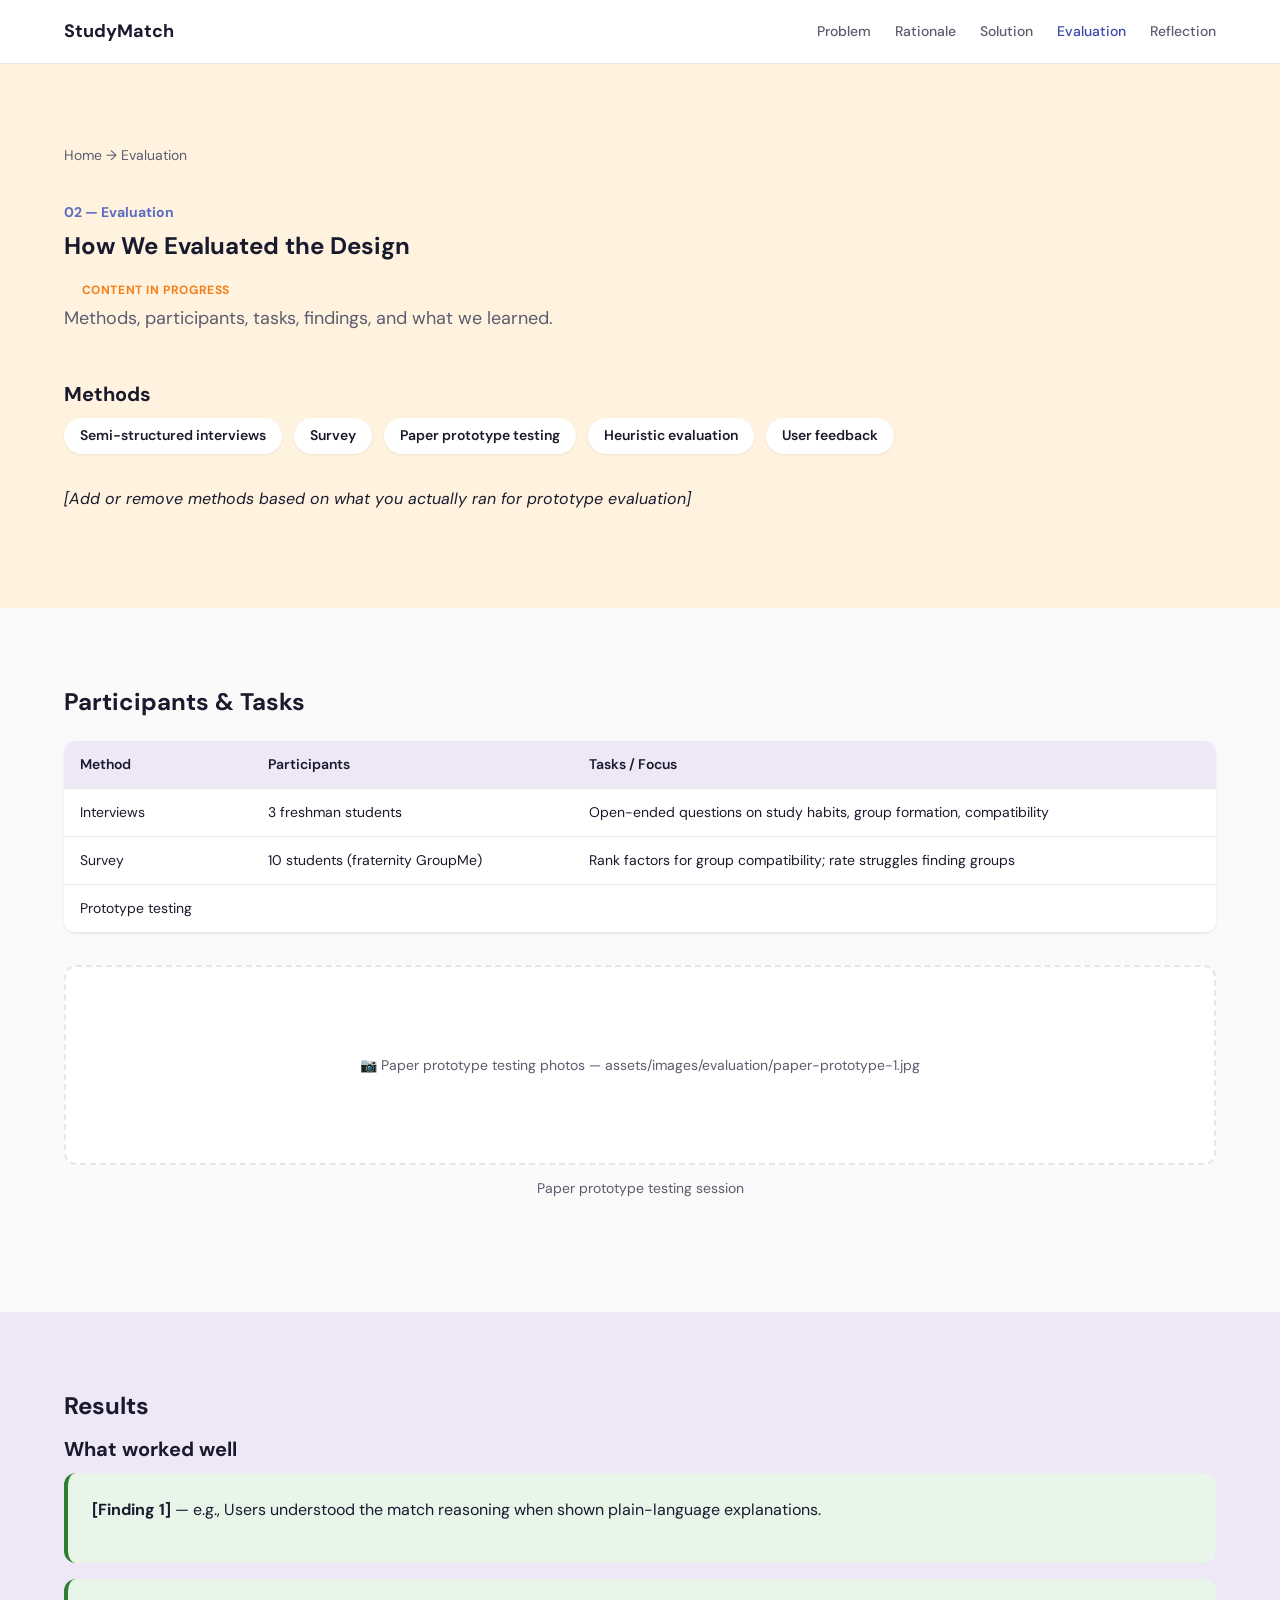
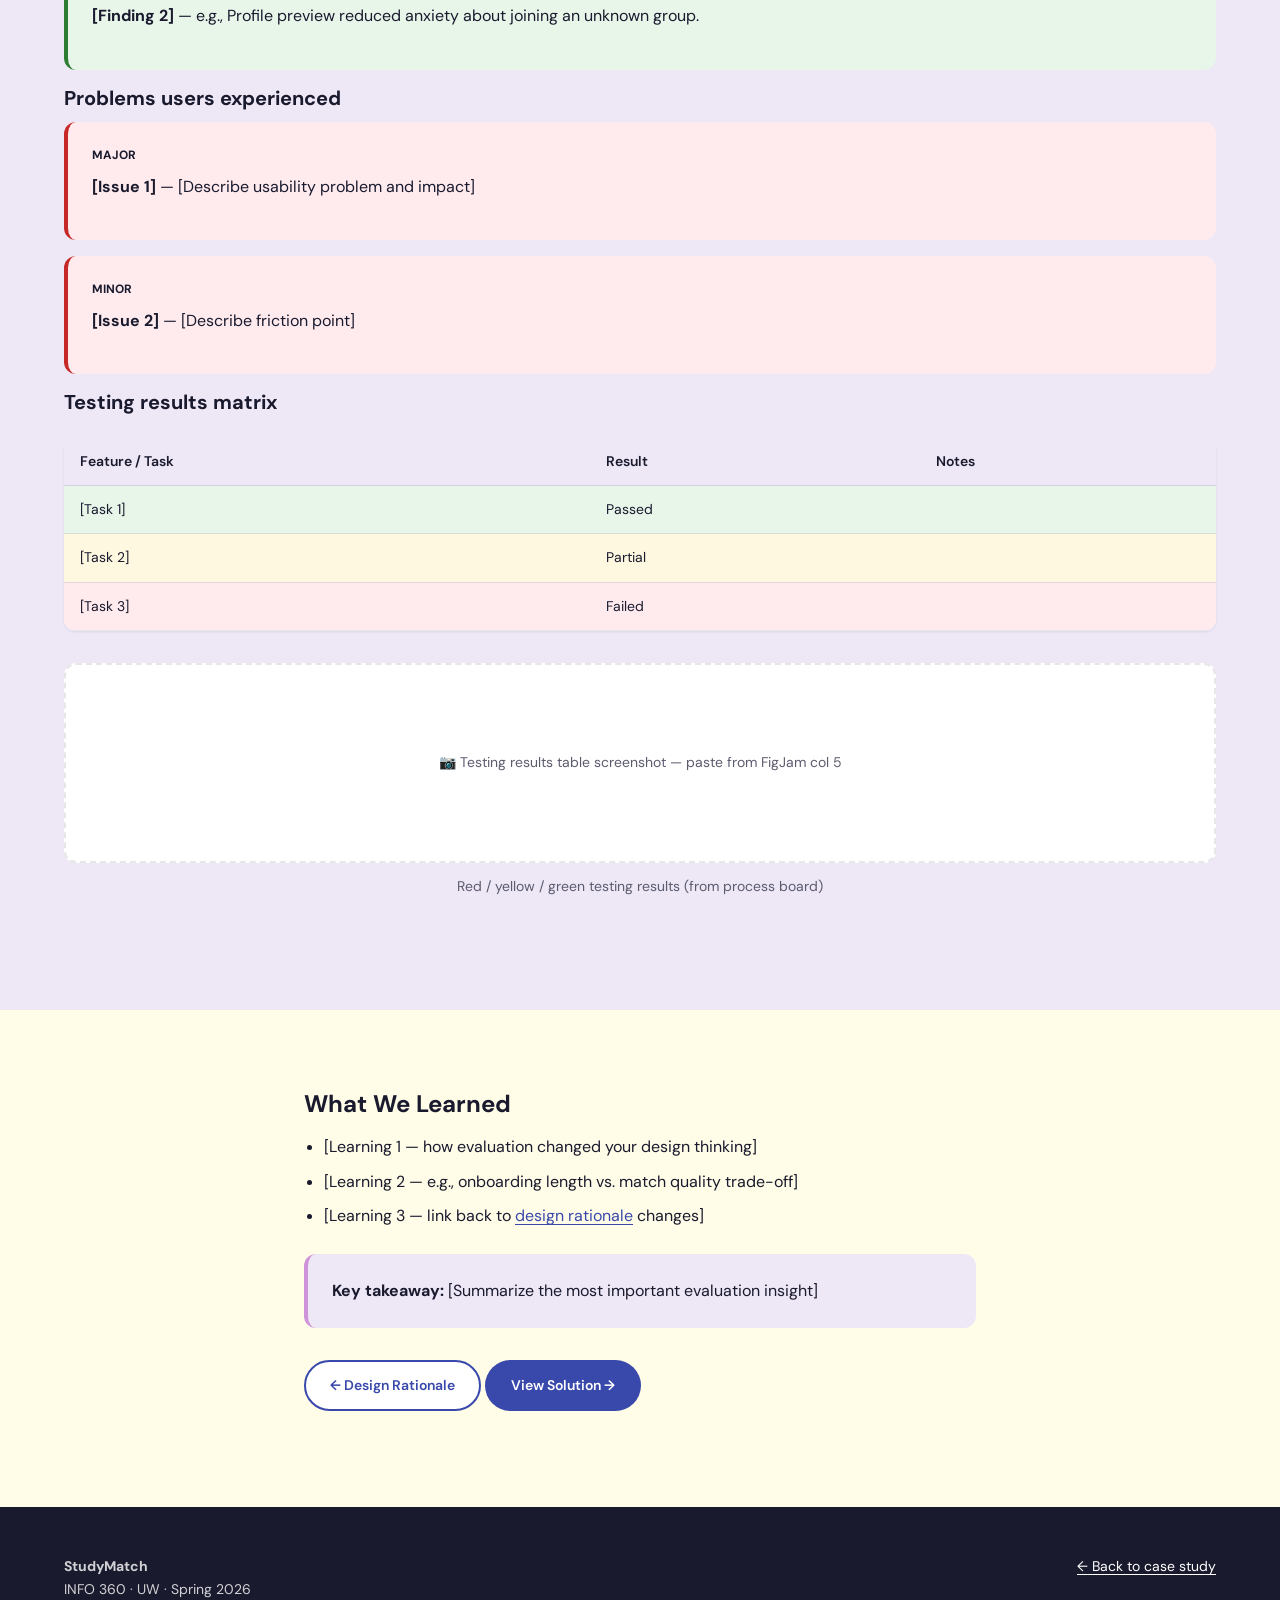
==== evaluation/index.html @ 71753b53 "Scaffold INFO 360 portfolio site with GitHub Pages workflow. Static case-study site with landing pag" ====
<!DOCTYPE html>
<html lang="en">
<head>
  <meta charset="UTF-8">
  <meta name="viewport" content="width=device-width, initial-scale=1.0">
  <title>Evaluation — StudyMatch</title>
  <link rel="preconnect" href="https://fonts.googleapis.com">
  <link rel="preconnect" href="https://fonts.gstatic.com" crossorigin>
  <link href="https://fonts.googleapis.com/css2?family=DM+Sans:ital,opsz,wght@0,9..40,400;0,9..40,500;0,9..40,600;0,9..40,700&display=swap" rel="stylesheet">
  <link rel="stylesheet" href="../assets/css/tokens.css">
  <link rel="stylesheet" href="../assets/css/base.css">
  <link rel="stylesheet" href="../assets/css/components.css">
  <link rel="stylesheet" href="../assets/css/pages.css">
</head>
<body>

  <header class="site-header">
    <div class="container site-header__inner">
      <a href="../index.html" class="site-logo">StudyMatch</a>
      <button class="nav-toggle" aria-label="Toggle menu" aria-expanded="false">
        <svg width="24" height="24" viewBox="0 0 24 24" fill="none" stroke="currentColor" stroke-width="2"><path d="M3 12h18M3 6h18M3 18h18"/></svg>
      </button>
      <nav class="site-nav" aria-label="Main">
        <a href="../index.html#problem">Problem</a>
        <a href="../index.html#rationale">Rationale</a>
        <a href="../solution/">Solution</a>
        <a href="../evaluation/" class="is-active">Evaluation</a>
        <a href="../index.html#reflection">Reflection</a>
      </nav>
    </div>
  </header>

  <main>
    <section class="section section--orange">
      <div class="container">
        <nav class="breadcrumb" aria-label="Breadcrumb">
          <a href="../index.html">Home</a> → Evaluation
        </nav>

        <header class="section-header">
          <span class="section-header__number">02 — Evaluation</span>
          <h2>How We Evaluated the Design</h2>
          <span class="placeholder-badge">Content in progress</span>
          <p class="section-header__intro">Methods, participants, tasks, findings, and what we learned.</p>
        </header>

        <h3>Methods</h3>
        <div class="method-chips">
          <span class="method-chip">Semi-structured interviews</span>
          <span class="method-chip">Survey</span>
          <span class="method-chip">Paper prototype testing</span>
          <span class="method-chip">Heuristic evaluation</span>
          <span class="method-chip">User feedback</span>
        </div>
        <p><em>[Add or remove methods based on what you actually ran for prototype evaluation]</em></p>
      </div>
    </section>

    <section class="section section--white">
      <div class="container">
        <h2>Participants &amp; Tasks</h2>

        <table class="data-table">
          <thead>
            <tr>
              <th>Method</th>
              <th>Participants</th>
              <th>Tasks / Focus</th>
            </tr>
          </thead>
          <tbody>
            <tr>
              <td>Interviews</td>
              <td>3 freshman students</td>
              <td>Open-ended questions on study habits, group formation, compatibility</td>
            </tr>
            <tr>
              <td>Survey</td>
              <td>10 students (fraternity GroupMe)</td>
              <td>Rank factors for group compatibility; rate struggles finding groups</td>
            </tr>
            <tr>
              <td>Prototype testing</td>
              <td><!-- TODO --></td>
              <td><!-- e.g., Complete onboarding, review a match, join a group --></td>
            </tr>
          </tbody>
        </table>

        <div class="figure">
          <div class="figure__frame">
            <div class="figure__placeholder">
              📷 Paper prototype testing photos — assets/images/evaluation/paper-prototype-1.jpg
            </div>
          </div>
          <figcaption class="figure__caption">Paper prototype testing session</figcaption>
        </div>
      </div>
    </section>

    <section class="section section--purple">
      <div class="container">
        <h2>Results</h2>

        <h3>What worked well</h3>
        <div class="finding-card finding-card--success">
          <p><strong>[Finding 1]</strong> — e.g., Users understood the match reasoning when shown plain-language explanations.</p>
        </div>
        <div class="finding-card finding-card--success">
          <p><strong>[Finding 2]</strong> — e.g., Profile preview reduced anxiety about joining an unknown group.</p>
        </div>

        <h3>Problems users experienced</h3>
        <div class="finding-card finding-card--issue">
          <div class="finding-card__severity">Major</div>
          <p><strong>[Issue 1]</strong> — [Describe usability problem and impact]</p>
        </div>
        <div class="finding-card finding-card--issue">
          <div class="finding-card__severity">Minor</div>
          <p><strong>[Issue 2]</strong> — [Describe friction point]</p>
        </div>

        <h3>Testing results matrix</h3>
        <table class="data-table">
          <thead>
            <tr>
              <th>Feature / Task</th>
              <th>Result</th>
              <th>Notes</th>
            </tr>
          </thead>
          <tbody>
            <tr class="row--success">
              <td>[Task 1]</td>
              <td>Passed</td>
              <td><!-- notes --></td>
            </tr>
            <tr class="row--warning">
              <td>[Task 2]</td>
              <td>Partial</td>
              <td><!-- notes --></td>
            </tr>
            <tr class="row--danger">
              <td>[Task 3]</td>
              <td>Failed</td>
              <td><!-- notes --></td>
            </tr>
          </tbody>
        </table>

        <div class="figure">
          <div class="figure__frame">
            <div class="figure__placeholder">
              📷 Testing results table screenshot — paste from FigJam col 5
            </div>
          </div>
          <figcaption class="figure__caption">Red / yellow / green testing results (from process board)</figcaption>
        </div>
      </div>
    </section>

    <section class="section section--yellow">
      <div class="container container--narrow">
        <h2>What We Learned</h2>
        <ul>
          <li>[Learning 1 — how evaluation changed your design thinking]</li>
          <li>[Learning 2 — e.g., onboarding length vs. match quality trade-off]</li>
          <li>[Learning 3 — link back to <a href="../index.html#rationale">design rationale</a> changes]</li>
        </ul>

        <div class="callout callout--insight">
          <strong>Key takeaway:</strong> [Summarize the most important evaluation insight]
        </div>

        <p style="margin-top:var(--space-xl)">
          <a href="../index.html#rationale" class="btn btn--secondary">← Design Rationale</a>
          <a href="../solution/" class="btn btn--primary">View Solution →</a>
        </p>
      </div>
    </section>
  </main>

  <footer class="site-footer">
    <div class="container site-footer__inner">
      <div><strong>StudyMatch</strong><br>INFO 360 · UW · Spring 2026</div>
      <div><a href="../index.html">← Back to case study</a></div>
    </div>
  </footer>

  <script src="../assets/js/main.js"></script>
</body>
</html>
---- assets/css/tokens.css ----
:root {
  /* FigJam board section palette */
  --section-pink: #fce4ec;
  --section-pink-deep: #f8bbd0;
  --section-white: #fafafa;
  --section-purple: #ede7f6;
  --section-purple-note: #b39ddb;
  --section-green: #e8f5e9;
  --section-orange: #fff3e0;
  --section-yellow: #fffde7;
  --section-cyan: #e0f7fa;

  /* Sticky note accents */
  --note-purple: #ce93d8;
  --note-orange: #ffcc80;
  --note-teal: #80cbc4;

  /* Semantic */
  --color-bg: #ffffff;
  --color-surface: #ffffff;
  --color-text: #1a1a2e;
  --color-text-muted: #5c5c6f;
  --color-accent: #5c6bc0;
  --color-accent-dark: #3949ab;
  --color-border: rgba(26, 26, 46, 0.1);

  --color-success: #2e7d32;
  --color-success-bg: #e8f5e9;
  --color-warning: #f57f17;
  --color-warning-bg: #fff8e1;
  --color-danger: #c62828;
  --color-danger-bg: #ffebee;

  /* Typography */
  --font-sans: "DM Sans", system-ui, -apple-system, sans-serif;
  --font-display: "DM Sans", system-ui, sans-serif;

  --text-xs: 0.75rem;
  --text-sm: 0.875rem;
  --text-base: 1rem;
  --text-lg: 1.125rem;
  --text-xl: 1.25rem;
  --text-2xl: 1.5rem;
  --text-3xl: 2rem;
  --text-4xl: 2.75rem;

  /* Spacing */
  --space-xs: 0.5rem;
  --space-sm: 0.75rem;
  --space-md: 1rem;
  --space-lg: 1.5rem;
  --space-xl: 2rem;
  --space-2xl: 3rem;
  --space-3xl: 5rem;

  --content-narrow: 42rem;
  --content-wide: 72rem;

  --radius-sm: 6px;
  --radius-md: 12px;
  --radius-lg: 20px;
  --radius-full: 9999px;

  --shadow-sm: 0 1px 3px rgba(26, 26, 46, 0.08);
  --shadow-md: 0 4px 20px rgba(26, 26, 46, 0.1);
  --shadow-lg: 0 12px 40px rgba(26, 26, 46, 0.12);

  --nav-height: 4rem;
}
---- assets/css/base.css ----
*,
*::before,
*::after {
  box-sizing: border-box;
}

html {
  scroll-behavior: smooth;
  scroll-padding-top: calc(var(--nav-height) + 1rem);
}

body {
  margin: 0;
  font-family: var(--font-sans);
  font-size: var(--text-base);
  line-height: 1.65;
  color: var(--color-text);
  background: var(--color-bg);
  -webkit-font-smoothing: antialiased;
}

img {
  max-width: 100%;
  height: auto;
  display: block;
}

a {
  color: var(--color-accent-dark);
  text-decoration-thickness: 1px;
  text-underline-offset: 3px;
}

a:hover {
  color: var(--color-accent);
}

h1, h2, h3, h4 {
  font-family: var(--font-display);
  line-height: 1.2;
  font-weight: 700;
  margin-top: 0;
}

h1 { font-size: clamp(var(--text-3xl), 5vw, var(--text-4xl)); }
h2 { font-size: var(--text-2xl); margin-bottom: var(--space-md); }
h3 { font-size: var(--text-xl); margin-bottom: var(--space-sm); }
h4 { font-size: var(--text-lg); margin-bottom: var(--space-sm); }

p { margin: 0 0 var(--space-md); }

ul, ol {
  margin: 0 0 var(--space-md);
  padding-left: 1.25rem;
}

li + li { margin-top: var(--space-xs); }

.container {
  width: min(100% - 2rem, var(--content-wide));
  margin-inline: auto;
}

.container--narrow {
  width: min(100% - 2rem, var(--content-narrow));
  margin-inline: auto;
}

.section {
  padding-block: var(--space-3xl);
}

.section--pink { background: var(--section-pink); }
.section--white { background: var(--section-white); }
.section--purple { background: var(--section-purple); }
.section--green { background: var(--section-green); }
.section--orange { background: var(--section-orange); }
.section--yellow { background: var(--section-yellow); }
.section--cyan { background: var(--section-cyan); }

.sr-only {
  position: absolute;
  width: 1px;
  height: 1px;
  padding: 0;
  margin: -1px;
  overflow: hidden;
  clip: rect(0, 0, 0, 0);
  white-space: nowrap;
  border: 0;
}
---- assets/css/components.css ----
/* Navigation */
.site-header {
  position: sticky;
  top: 0;
  z-index: 100;
  height: var(--nav-height);
  background: rgba(255, 255, 255, 0.92);
  backdrop-filter: blur(12px);
  border-bottom: 1px solid var(--color-border);
}

.site-header__inner {
  display: flex;
  align-items: center;
  justify-content: space-between;
  height: 100%;
}

.site-logo {
  font-weight: 700;
  font-size: var(--text-lg);
  color: var(--color-text);
  text-decoration: none;
}

.site-logo:hover { color: var(--color-accent-dark); }

.site-nav {
  display: flex;
  align-items: center;
  gap: var(--space-lg);
}

.site-nav a {
  color: var(--color-text-muted);
  text-decoration: none;
  font-size: var(--text-sm);
  font-weight: 500;
}

.site-nav a:hover,
.site-nav a.is-active {
  color: var(--color-accent-dark);
}

.nav-toggle {
  display: none;
  background: none;
  border: none;
  padding: var(--space-xs);
  cursor: pointer;
  color: var(--color-text);
}

/* Hero */
.hero {
  padding-block: var(--space-3xl) var(--space-2xl);
  background: linear-gradient(160deg, var(--section-pink) 0%, var(--section-purple) 100%);
}

.hero__eyebrow {
  display: inline-block;
  font-size: var(--text-sm);
  font-weight: 600;
  text-transform: uppercase;
  letter-spacing: 0.08em;
  color: var(--color-accent-dark);
  margin-bottom: var(--space-md);
}

.hero__title {
  max-width: 18ch;
  margin-bottom: var(--space-md);
}

.hero__tagline {
  font-size: var(--text-xl);
  color: var(--color-text-muted);
  max-width: 42ch;
  margin-bottom: var(--space-xl);
}

.hero__meta {
  display: flex;
  flex-wrap: wrap;
  gap: var(--space-lg);
  margin-bottom: var(--space-xl);
  font-size: var(--text-sm);
  color: var(--color-text-muted);
}

.hero__actions {
  display: flex;
  flex-wrap: wrap;
  gap: var(--space-md);
}

/* Buttons */
.btn {
  display: inline-flex;
  align-items: center;
  gap: var(--space-xs);
  padding: 0.75rem 1.5rem;
  border-radius: var(--radius-full);
  font-weight: 600;
  font-size: var(--text-sm);
  text-decoration: none;
  border: 2px solid transparent;
  cursor: pointer;
  transition: transform 0.15s, box-shadow 0.15s;
}

.btn:hover { transform: translateY(-1px); }

.btn--primary {
  background: var(--color-accent-dark);
  color: #fff;
}

.btn--primary:hover {
  color: #fff;
  box-shadow: var(--shadow-md);
}

.btn--secondary {
  background: #fff;
  color: var(--color-accent-dark);
  border-color: var(--color-accent-dark);
}

.btn--secondary:hover { color: var(--color-accent-dark); }

/* Section header */
.section-header {
  margin-bottom: var(--space-2xl);
}

.section-header__number {
  display: inline-block;
  font-size: var(--text-sm);
  font-weight: 700;
  color: var(--color-accent);
  margin-bottom: var(--space-xs);
}

.section-header__intro {
  font-size: var(--text-lg);
  color: var(--color-text-muted);
  max-width: 50ch;
}

/* Team cards */
.team-grid {
  display: grid;
  grid-template-columns: repeat(auto-fit, minmax(200px, 1fr));
  gap: var(--space-lg);
  margin-block: var(--space-xl);
}

.team-card {
  background: #fff;
  border-radius: var(--radius-md);
  padding: var(--space-lg);
  text-align: center;
  box-shadow: var(--shadow-sm);
}

.team-card__avatar {
  width: 80px;
  height: 80px;
  border-radius: 50%;
  background: var(--section-purple);
  margin: 0 auto var(--space-md);
  display: flex;
  align-items: center;
  justify-content: center;
  font-size: var(--text-2xl);
  color: var(--color-accent-dark);
  overflow: hidden;
}

.team-card__avatar img {
  width: 100%;
  height: 100%;
  object-fit: cover;
}

.team-card__name {
  font-weight: 700;
  margin-bottom: var(--space-xs);
}

.team-card__role {
  font-size: var(--text-sm);
  color: var(--color-text-muted);
}

/* Funnel / problem narrowing */
.funnel {
  display: flex;
  flex-direction: column;
  align-items: center;
  gap: var(--space-sm);
  margin-block: var(--space-xl);
}

.funnel__step {
  background: #fff;
  border-left: 4px solid var(--color-accent);
  padding: var(--space-md) var(--space-lg);
  border-radius: var(--radius-sm);
  box-shadow: var(--shadow-sm);
  width: 100%;
  max-width: 600px;
}

.funnel__step:nth-child(1) { max-width: 700px; border-color: #ef5350; }
.funnel__step:nth-child(2) { max-width: 580px; border-color: #ff9800; }
.funnel__step:nth-child(3) { max-width: 460px; border-color: #ffc107; }
.funnel__step:nth-child(4) { max-width: 340px; border-color: #66bb6a; }
.funnel__step:nth-child(5) { max-width: 280px; border-color: var(--color-accent-dark); }

.funnel__label {
  font-size: var(--text-xs);
  font-weight: 700;
  text-transform: uppercase;
  letter-spacing: 0.06em;
  color: var(--color-text-muted);
  margin-bottom: var(--space-xs);
}

/* Sticky notes */
.sticky-grid {
  display: grid;
  grid-template-columns: repeat(auto-fit, minmax(200px, 1fr));
  gap: var(--space-lg);
  margin-block: var(--space-xl);
}

.sticky-note {
  padding: var(--space-lg);
  border-radius: var(--radius-sm);
  box-shadow: var(--shadow-md);
  transform: rotate(-1deg);
  font-size: var(--text-sm);
}

.sticky-note:nth-child(2) { transform: rotate(1.5deg); }
.sticky-note:nth-child(3) { transform: rotate(-0.5deg); }

.sticky-note--purple { background: var(--note-purple); }
.sticky-note--orange { background: var(--note-orange); }
.sticky-note--teal { background: var(--note-teal); }

.sticky-note strong {
  display: block;
  margin-bottom: var(--space-xs);
  font-size: var(--text-base);
}

/* Callouts */
.callout {
  padding: var(--space-lg);
  border-radius: var(--radius-md);
  border-left: 4px solid var(--color-accent);
  background: #fff;
  margin-block: var(--space-lg);
}

.callout--question {
  background: #fff;
  border-left-color: var(--color-accent-dark);
  font-size: var(--text-lg);
  font-style: italic;
}

.callout--insight {
  background: var(--section-purple);
  border-left-color: var(--note-purple);
}

/* Cards */
.card {
  background: #fff;
  border-radius: var(--radius-md);
  padding: var(--space-xl);
  box-shadow: var(--shadow-md);
}

.card-grid {
  display: grid;
  grid-template-columns: repeat(auto-fit, minmax(280px, 1fr));
  gap: var(--space-xl);
}

.preview-card {
  display: flex;
  flex-direction: column;
  height: 100%;
}

.preview-card__thumb {
  aspect-ratio: 16 / 9;
  background: var(--section-purple);
  border-radius: var(--radius-sm);
  margin-bottom: var(--space-lg);
  display: flex;
  align-items: center;
  justify-content: center;
  color: var(--color-text-muted);
  font-size: var(--text-sm);
  overflow: hidden;
}

.preview-card__thumb img {
  width: 100%;
  height: 100%;
  object-fit: cover;
}

.preview-card__link {
  margin-top: auto;
  padding-top: var(--space-md);
}

/* Decision cards */
.decision-card {
  background: #fff;
  border-radius: var(--radius-md);
  padding: var(--space-lg);
  box-shadow: var(--shadow-sm);
  margin-bottom: var(--space-lg);
}

.decision-card__because {
  font-size: var(--text-sm);
  color: var(--color-text-muted);
  margin-top: var(--space-sm);
}

.decision-card__tradeoff {
  margin-top: var(--space-sm);
  padding-top: var(--space-sm);
  border-top: 1px dashed var(--color-border);
  font-size: var(--text-sm);
}

/* Figures & image placeholders */
.figure {
  margin-block: var(--space-xl);
}

.figure__frame {
  background: #fff;
  border: 2px dashed var(--color-border);
  border-radius: var(--radius-md);
  min-height: 200px;
  display: flex;
  align-items: center;
  justify-content: center;
  overflow: hidden;
}

.figure__frame img {
  width: 100%;
  height: auto;
}

.figure__placeholder {
  padding: var(--space-2xl);
  text-align: center;
  color: var(--color-text-muted);
  font-size: var(--text-sm);
}

.figure__caption {
  margin-top: var(--space-sm);
  font-size: var(--text-sm);
  color: var(--color-text-muted);
  text-align: center;
}

/* Tables */
.data-table {
  width: 100%;
  border-collapse: collapse;
  background: #fff;
  border-radius: var(--radius-md);
  overflow: hidden;
  box-shadow: var(--shadow-sm);
  font-size: var(--text-sm);
  margin-block: var(--space-lg);
}

.data-table th,
.data-table td {
  padding: var(--space-sm) var(--space-md);
  text-align: left;
  border-bottom: 1px solid var(--color-border);
}

.data-table th {
  background: var(--section-purple);
  font-weight: 600;
}

.data-table tr.row--success td { background: var(--color-success-bg); }
.data-table tr.row--warning td { background: var(--color-warning-bg); }
.data-table tr.row--danger td { background: var(--color-danger-bg); }

/* Competitor cards */
.competitor-grid {
  display: grid;
  grid-template-columns: repeat(auto-fit, minmax(240px, 1fr));
  gap: var(--space-lg);
  margin-block: var(--space-xl);
}

.competitor-card {
  background: #fff;
  padding: var(--space-lg);
  border-radius: var(--radius-md);
  box-shadow: var(--shadow-sm);
}

.competitor-card h4 { color: var(--color-accent-dark); }

/* Affinity lists */
.affinity-grid {
  display: grid;
  grid-template-columns: repeat(auto-fit, minmax(220px, 1fr));
  gap: var(--space-lg);
  margin-block: var(--space-xl);
}

.affinity-column {
  background: #fff;
  padding: var(--space-lg);
  border-radius: var(--radius-md);
  box-shadow: var(--shadow-sm);
}

.affinity-column h4 {
  font-size: var(--text-sm);
  text-transform: uppercase;
  letter-spacing: 0.05em;
  color: var(--color-accent);
}

/* Citations */
.references-list {
  list-style: none;
  padding: 0;
}

.references-list li {
  padding-left: 2rem;
  text-indent: -2rem;
  margin-bottom: var(--space-md);
  font-size: var(--text-sm);
}

/* Two column */
.two-col {
  display: grid;
  grid-template-columns: 1fr 1fr;
  gap: var(--space-xl);
}

/* Breadcrumb */
.breadcrumb {
  font-size: var(--text-sm);
  color: var(--color-text-muted);
  margin-bottom: var(--space-xl);
}

.breadcrumb a {
  color: var(--color-text-muted);
  text-decoration: none;
}

.breadcrumb a:hover { color: var(--color-accent-dark); }

/* Footer */
.site-footer {
  padding-block: var(--space-2xl);
  background: var(--color-text);
  color: rgba(255, 255, 255, 0.8);
  font-size: var(--text-sm);
}

.site-footer a {
  color: #fff;
}

.site-footer__inner {
  display: flex;
  flex-wrap: wrap;
  justify-content: space-between;
  gap: var(--space-lg);
}

/* Placeholder badge */
.placeholder-badge {
  display: inline-block;
  background: var(--section-orange);
  color: var(--color-warning);
  font-size: var(--text-xs);
  font-weight: 700;
  text-transform: uppercase;
  letter-spacing: 0.05em;
  padding: 0.2rem 0.6rem;
  border-radius: var(--radius-full);
  margin-left: var(--space-xs);
  vertical-align: middle;
}

/* Responsive */
@media (max-width: 768px) {
  .nav-toggle { display: block; }

  .site-nav {
    display: none;
    position: absolute;
    top: var(--nav-height);
    left: 0;
    right: 0;
    flex-direction: column;
    background: #fff;
    padding: var(--space-lg);
    border-bottom: 1px solid var(--color-border);
    box-shadow: var(--shadow-md);
  }

  .site-nav.is-open { display: flex; }

  .two-col { grid-template-columns: 1fr; }

  .hero__actions { flex-direction: column; }
  .hero__actions .btn { text-align: center; justify-content: center; }
}
---- assets/css/pages.css ----
/* Solution page */
.mockup-strip {
  display: flex;
  gap: var(--space-md);
  overflow-x: auto;
  padding-block: var(--space-lg);
  scroll-snap-type: x mandatory;
  -webkit-overflow-scrolling: touch;
}

.mockup-strip__item {
  flex: 0 0 200px;
  scroll-snap-align: start;
  background: #fff;
  border-radius: var(--radius-md);
  box-shadow: var(--shadow-md);
  overflow: hidden;
}

.mockup-strip__screen {
  aspect-ratio: 9 / 19;
  background: var(--section-purple);
  display: flex;
  align-items: center;
  justify-content: center;
  font-size: var(--text-xs);
  color: var(--color-text-muted);
  text-align: center;
  padding: var(--space-sm);
}

.mockup-strip__screen img {
  width: 100%;
  height: 100%;
  object-fit: cover;
}

.mockup-strip__label {
  padding: var(--space-sm);
  font-size: var(--text-xs);
  text-align: center;
  font-weight: 600;
}

.feature-block {
  display: grid;
  grid-template-columns: 1fr 1fr;
  gap: var(--space-xl);
  align-items: center;
  margin-bottom: var(--space-2xl);
}

.feature-block:nth-child(even) .feature-block__visual { order: 2; }
.feature-block:nth-child(even) .feature-block__text { order: 1; }

.storyboard {
  display: grid;
  grid-template-columns: repeat(auto-fit, minmax(140px, 1fr));
  gap: var(--space-md);
  margin-block: var(--space-xl);
}

.storyboard__panel {
  aspect-ratio: 4 / 3;
  background: #fff;
  border: 2px dashed var(--color-border);
  border-radius: var(--radius-sm);
  display: flex;
  align-items: center;
  justify-content: center;
  font-size: var(--text-xs);
  color: var(--color-text-muted);
  text-align: center;
  padding: var(--space-sm);
}

.storyboard__panel img {
  width: 100%;
  height: 100%;
  object-fit: cover;
  border-radius: calc(var(--radius-sm) - 2px);
}

/* Evaluation page */
.method-chips {
  display: flex;
  flex-wrap: wrap;
  gap: var(--space-sm);
  margin-bottom: var(--space-xl);
}

.method-chip {
  background: #fff;
  padding: 0.4rem 1rem;
  border-radius: var(--radius-full);
  font-size: var(--text-sm);
  font-weight: 600;
  box-shadow: var(--shadow-sm);
}

.finding-card {
  padding: var(--space-lg);
  border-radius: var(--radius-md);
  margin-bottom: var(--space-md);
}

.finding-card--success {
  background: var(--color-success-bg);
  border-left: 4px solid var(--color-success);
}

.finding-card--issue {
  background: var(--color-danger-bg);
  border-left: 4px solid var(--color-danger);
}

.finding-card__severity {
  font-size: var(--text-xs);
  font-weight: 700;
  text-transform: uppercase;
  margin-bottom: var(--space-xs);
}

@media (max-width: 768px) {
  .feature-block { grid-template-columns: 1fr; }
  .feature-block:nth-child(even) .feature-block__visual { order: 0; }
}
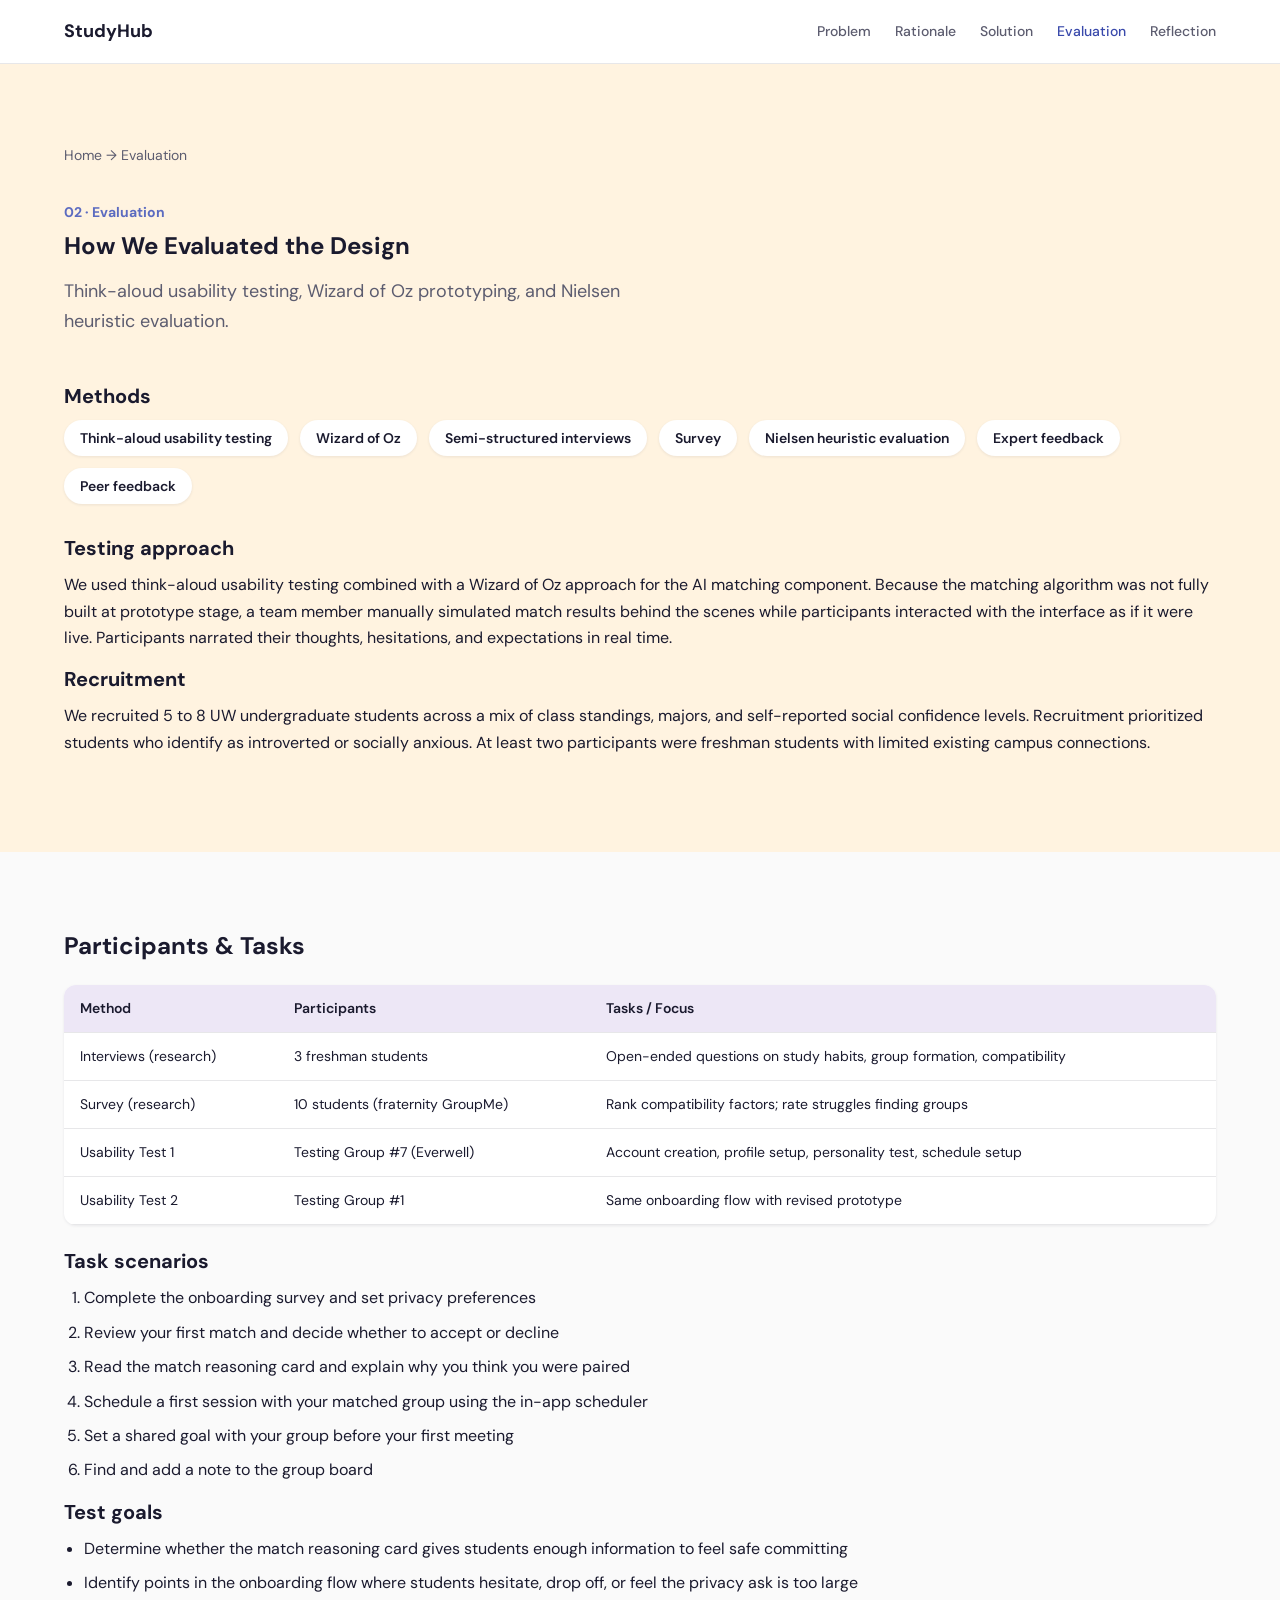
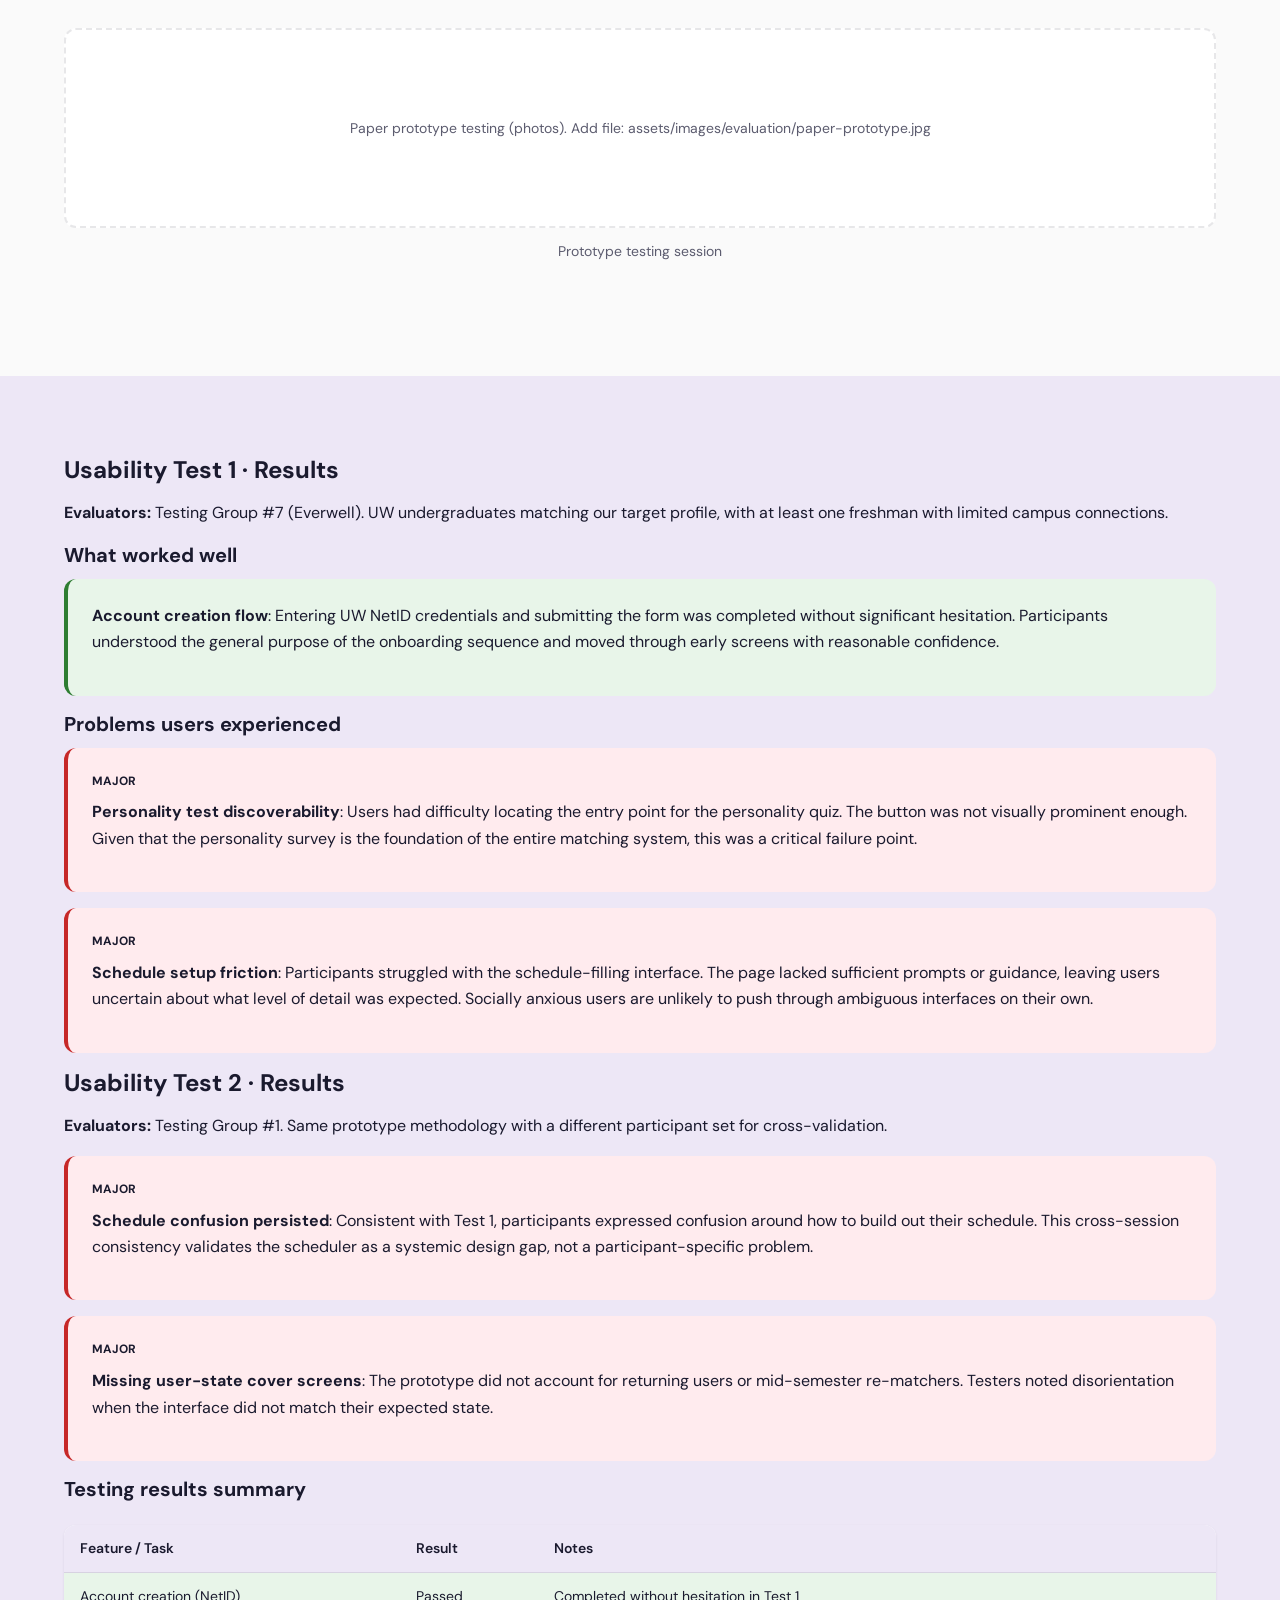
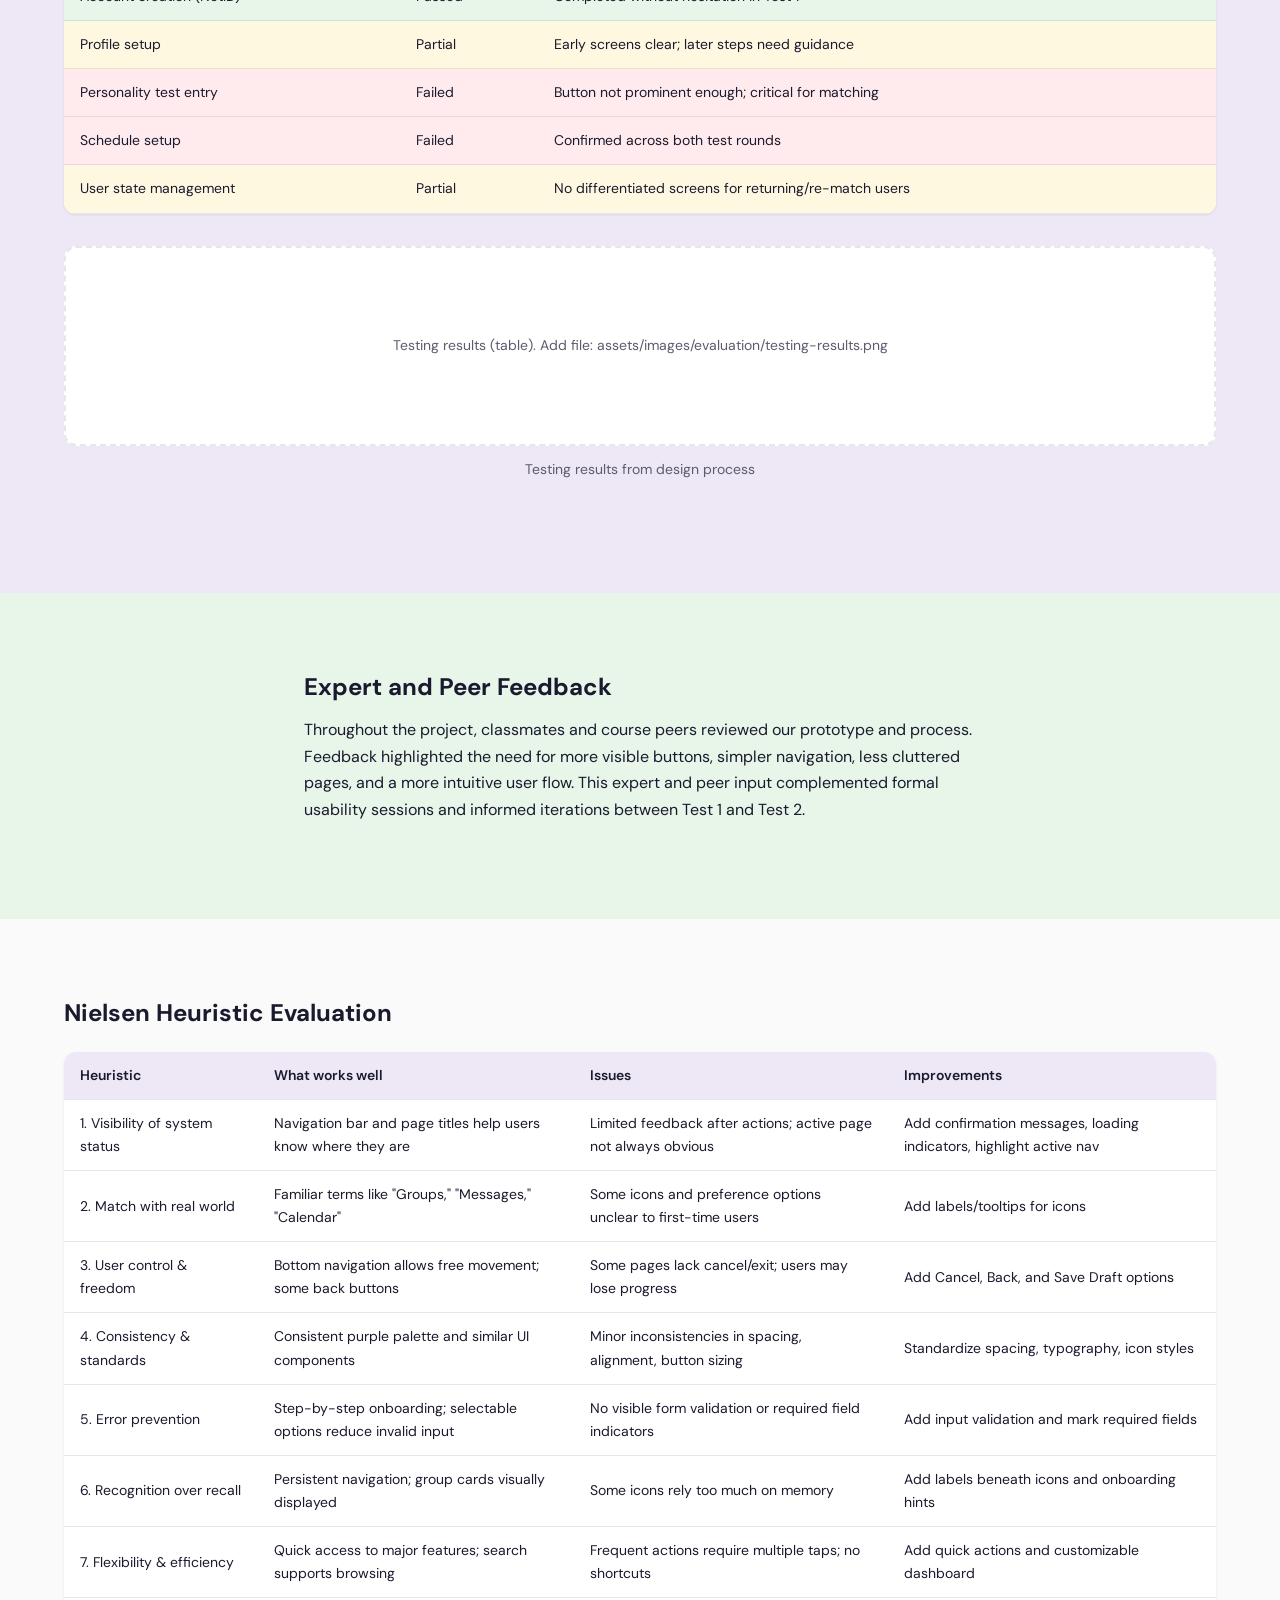
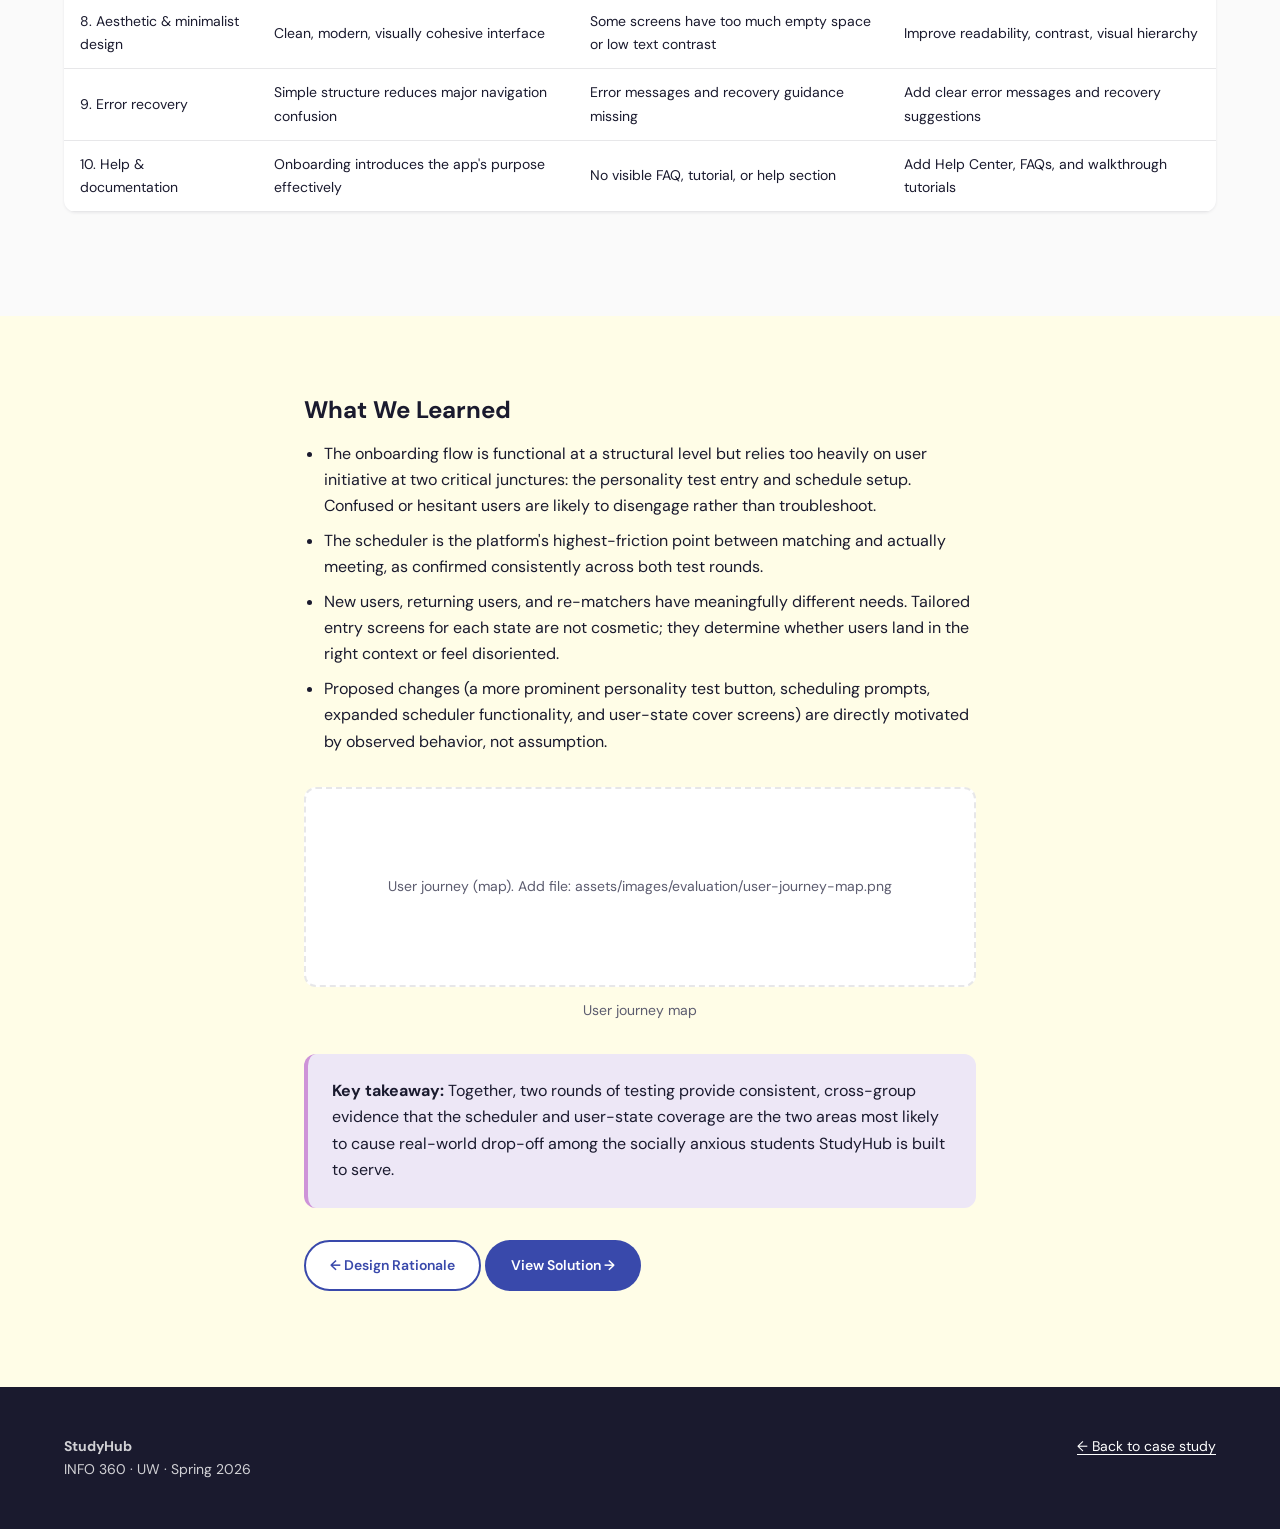
==== commit 674c3ed7: "Finalize portfolio content per assignment format and deploy updates. Sync all sections from content " ====
--- a/evaluation/index.html
+++ b/evaluation/index.html
@@ -1,192 +1,334 @@
 <!DOCTYPE html>
 <html lang="en">
 <head>
-  <meta charset="UTF-8">
-  <meta name="viewport" content="width=device-width, initial-scale=1.0">
-  <title>Evaluation — StudyMatch</title>
-  <link rel="preconnect" href="https://fonts.googleapis.com">
-  <link rel="preconnect" href="https://fonts.gstatic.com" crossorigin>
-  <link href="https://fonts.googleapis.com/css2?family=DM+Sans:ital,opsz,wght@0,9..40,400;0,9..40,500;0,9..40,600;0,9..40,700&display=swap" rel="stylesheet">
-  <link rel="stylesheet" href="../assets/css/tokens.css">
-  <link rel="stylesheet" href="../assets/css/base.css">
-  <link rel="stylesheet" href="../assets/css/components.css">
-  <link rel="stylesheet" href="../assets/css/pages.css">
+ <meta charset="UTF-8">
+ <meta name="viewport" content="width=device-width, initial-scale=1.0">
+ <title>Evaluation | StudyHub</title>
+ <link rel="preconnect" href="https://fonts.googleapis.com">
+ <link rel="preconnect" href="https://fonts.gstatic.com" crossorigin>
+ <link href="https://fonts.googleapis.com/css2?family=DM+Sans:ital,opsz,wght@0,9..40,400;0,9..40,500;0,9..40,600;0,9..40,700&display=swap" rel="stylesheet">
+ <link rel="stylesheet" href="../assets/css/tokens.css">
+ <link rel="stylesheet" href="../assets/css/base.css">
+ <link rel="stylesheet" href="../assets/css/components.css">
+ <link rel="stylesheet" href="../assets/css/pages.css">
 </head>
 <body>
 
-  <header class="site-header">
-    <div class="container site-header__inner">
-      <a href="../index.html" class="site-logo">StudyMatch</a>
-      <button class="nav-toggle" aria-label="Toggle menu" aria-expanded="false">
-        <svg width="24" height="24" viewBox="0 0 24 24" fill="none" stroke="currentColor" stroke-width="2"><path d="M3 12h18M3 6h18M3 18h18"/></svg>
-      </button>
-      <nav class="site-nav" aria-label="Main">
-        <a href="../index.html#problem">Problem</a>
-        <a href="../index.html#rationale">Rationale</a>
-        <a href="../solution/">Solution</a>
-        <a href="../evaluation/" class="is-active">Evaluation</a>
-        <a href="../index.html#reflection">Reflection</a>
-      </nav>
-    </div>
-  </header>
-
-  <main>
-    <section class="section section--orange">
-      <div class="container">
-        <nav class="breadcrumb" aria-label="Breadcrumb">
-          <a href="../index.html">Home</a> → Evaluation
-        </nav>
-
-        <header class="section-header">
-          <span class="section-header__number">02 — Evaluation</span>
-          <h2>How We Evaluated the Design</h2>
-          <span class="placeholder-badge">Content in progress</span>
-          <p class="section-header__intro">Methods, participants, tasks, findings, and what we learned.</p>
-        </header>
+ <header class="site-header">
+ <div class="container site-header__inner">
+ <a href="../index.html" class="site-logo">StudyHub</a>
+ <button class="nav-toggle" aria-label="Toggle menu" aria-expanded="false">
+ <svg width="24" height="24" viewBox="0 0 24 24" fill="none" stroke="currentColor" stroke-width="2"><path d="M3 12h18M3 6h18M3 18h18"/></svg>
+ </button>
+ <nav class="site-nav" aria-label="Main">
+ <a href="../index.html#problem">Problem</a>
+ <a href="../index.html#rationale">Rationale</a>
+ <a href="../solution/">Solution</a>
+ <a href="../evaluation/" class="is-active">Evaluation</a>
+ <a href="../index.html#reflection">Reflection</a>
+ </nav>
+ </div>
+ </header>
+
+ <main>
+ <section class="section section--orange">
+ <div class="container">
+ <nav class="breadcrumb" aria-label="Breadcrumb">
+ <a href="../index.html">Home</a> → Evaluation
+ </nav>
+
+ <header class="section-header">
+ <span class="section-header__number">02 · Evaluation</span>
+ <h2>How We Evaluated the Design</h2>
+ <p class="section-header__intro">Think-aloud usability testing, Wizard of Oz prototyping, and Nielsen heuristic evaluation.</p>
+ </header>
 
         <h3>Methods</h3>
         <div class="method-chips">
+          <span class="method-chip">Think-aloud usability testing</span>
+          <span class="method-chip">Wizard of Oz</span>
           <span class="method-chip">Semi-structured interviews</span>
           <span class="method-chip">Survey</span>
-          <span class="method-chip">Paper prototype testing</span>
-          <span class="method-chip">Heuristic evaluation</span>
-          <span class="method-chip">User feedback</span>
+          <span class="method-chip">Nielsen heuristic evaluation</span>
+          <span class="method-chip">Expert feedback</span>
+          <span class="method-chip">Peer feedback</span>
         </div>
-        <p><em>[Add or remove methods based on what you actually ran for prototype evaluation]</em></p>
+
+ <h3>Testing approach</h3>
+ <p>We used think-aloud usability testing combined with a Wizard of Oz approach for the AI matching component. Because the matching algorithm was not fully built at prototype stage, a team member manually simulated match results behind the scenes while participants interacted with the interface as if it were live. Participants narrated their thoughts, hesitations, and expectations in real time.</p>
+
+ <h3>Recruitment</h3>
+        <p>We recruited 5 to 8 UW undergraduate students across a mix of class standings, majors, and self-reported social confidence levels. Recruitment prioritized students who identify as introverted or socially anxious. At least two participants were freshman students with limited existing campus connections.</p>
+ </div>
+ </section>
+
+ <section class="section section--white">
+ <div class="container">
+ <h2>Participants &amp; Tasks</h2>
+
+ <table class="data-table">
+ <thead>
+ <tr>
+ <th>Method</th>
+ <th>Participants</th>
+ <th>Tasks / Focus</th>
+ </tr>
+ </thead>
+ <tbody>
+ <tr>
+ <td>Interviews (research)</td>
+ <td>3 freshman students</td>
+ <td>Open-ended questions on study habits, group formation, compatibility</td>
+ </tr>
+ <tr>
+ <td>Survey (research)</td>
+ <td>10 students (fraternity GroupMe)</td>
+ <td>Rank compatibility factors; rate struggles finding groups</td>
+ </tr>
+ <tr>
+ <td>Usability Test 1</td>
+ <td>Testing Group #7 (Everwell)</td>
+ <td>Account creation, profile setup, personality test, schedule setup</td>
+ </tr>
+ <tr>
+ <td>Usability Test 2</td>
+ <td>Testing Group #1</td>
+ <td>Same onboarding flow with revised prototype</td>
+ </tr>
+ </tbody>
+ </table>
+
+ <h3>Task scenarios</h3>
+ <ol>
+ <li>Complete the onboarding survey and set privacy preferences</li>
+ <li>Review your first match and decide whether to accept or decline</li>
+ <li>Read the match reasoning card and explain why you think you were paired</li>
+ <li>Schedule a first session with your matched group using the in-app scheduler</li>
+ <li>Set a shared goal with your group before your first meeting</li>
+ <li>Find and add a note to the group board</li>
+ </ol>
+
+ <h3>Test goals</h3>
+ <ul>
+ <li>Determine whether the match reasoning card gives students enough information to feel safe committing</li>
+ <li>Identify points in the onboarding flow where students hesitate, drop off, or feel the privacy ask is too large</li>
+ </ul>
+
+ <div class="figure">
+ <div class="figure__frame">
+ <div class="figure__placeholder">
+ Paper prototype testing (photos). Add file: assets/images/evaluation/paper-prototype.jpg
+ </div>
+ </div>
+ <figcaption class="figure__caption">Prototype testing session</figcaption>
+ </div>
+ </div>
+ </section>
+
+ <section class="section section--purple">
+ <div class="container">
+ <h2>Usability Test 1 · Results</h2>
+ <p><strong>Evaluators:</strong> Testing Group #7 (Everwell). UW undergraduates matching our target profile, with at least one freshman with limited campus connections.</p>
+
+ <h3>What worked well</h3>
+ <div class="finding-card finding-card--success">
+ <p><strong>Account creation flow</strong>: Entering UW NetID credentials and submitting the form was completed without significant hesitation. Participants understood the general purpose of the onboarding sequence and moved through early screens with reasonable confidence.</p>
+ </div>
+
+ <h3>Problems users experienced</h3>
+ <div class="finding-card finding-card--issue">
+ <div class="finding-card__severity">Major</div>
+ <p><strong>Personality test discoverability</strong>: Users had difficulty locating the entry point for the personality quiz. The button was not visually prominent enough. Given that the personality survey is the foundation of the entire matching system, this was a critical failure point.</p>
+ </div>
+ <div class="finding-card finding-card--issue">
+ <div class="finding-card__severity">Major</div>
+ <p><strong>Schedule setup friction</strong>: Participants struggled with the schedule-filling interface. The page lacked sufficient prompts or guidance, leaving users uncertain about what level of detail was expected. Socially anxious users are unlikely to push through ambiguous interfaces on their own.</p>
+ </div>
+
+ <h2>Usability Test 2 · Results</h2>
+ <p><strong>Evaluators:</strong> Testing Group #1. Same prototype methodology with a different participant set for cross-validation.</p>
+
+ <div class="finding-card finding-card--issue">
+ <div class="finding-card__severity">Major</div>
+ <p><strong>Schedule confusion persisted</strong>: Consistent with Test 1, participants expressed confusion around how to build out their schedule. This cross-session consistency validates the scheduler as a systemic design gap, not a participant-specific problem.</p>
+ </div>
+ <div class="finding-card finding-card--issue">
+ <div class="finding-card__severity">Major</div>
+ <p><strong>Missing user-state cover screens</strong>: The prototype did not account for returning users or mid-semester re-matchers. Testers noted disorientation when the interface did not match their expected state.</p>
+ </div>
+
+ <h3>Testing results summary</h3>
+ <table class="data-table">
+ <thead>
+ <tr>
+ <th>Feature / Task</th>
+ <th>Result</th>
+ <th>Notes</th>
+ </tr>
+ </thead>
+ <tbody>
+ <tr class="row--success">
+ <td>Account creation (NetID)</td>
+ <td>Passed</td>
+ <td>Completed without hesitation in Test 1</td>
+ </tr>
+ <tr class="row--warning">
+ <td>Profile setup</td>
+ <td>Partial</td>
+ <td>Early screens clear; later steps need guidance</td>
+ </tr>
+ <tr class="row--danger">
+ <td>Personality test entry</td>
+ <td>Failed</td>
+ <td>Button not prominent enough; critical for matching</td>
+ </tr>
+ <tr class="row--danger">
+ <td>Schedule setup</td>
+ <td>Failed</td>
+ <td>Confirmed across both test rounds</td>
+ </tr>
+ <tr class="row--warning">
+ <td>User state management</td>
+ <td>Partial</td>
+ <td>No differentiated screens for returning/re-match users</td>
+ </tr>
+ </tbody>
+ </table>
+
+ <div class="figure">
+ <div class="figure__frame">
+ <div class="figure__placeholder">
+ Testing results (table). Add file: assets/images/evaluation/testing-results.png
+ </div>
+ </div>
+ <figcaption class="figure__caption">Testing results from design process</figcaption>
+ </div>
+ </div>
+ </section>
+
+    <section class="section section--green">
+      <div class="container container--narrow">
+        <h2>Expert and Peer Feedback</h2>
+        <p>Throughout the project, classmates and course peers reviewed our prototype and process. Feedback highlighted the need for more visible buttons, simpler navigation, less cluttered pages, and a more intuitive user flow. This expert and peer input complemented formal usability sessions and informed iterations between Test 1 and Test 2.</p>
       </div>
     </section>
 
     <section class="section section--white">
       <div class="container">
-        <h2>Participants &amp; Tasks</h2>
-
-        <table class="data-table">
-          <thead>
-            <tr>
-              <th>Method</th>
-              <th>Participants</th>
-              <th>Tasks / Focus</th>
-            </tr>
-          </thead>
-          <tbody>
-            <tr>
-              <td>Interviews</td>
-              <td>3 freshman students</td>
-              <td>Open-ended questions on study habits, group formation, compatibility</td>
-            </tr>
-            <tr>
-              <td>Survey</td>
-              <td>10 students (fraternity GroupMe)</td>
-              <td>Rank factors for group compatibility; rate struggles finding groups</td>
-            </tr>
-            <tr>
-              <td>Prototype testing</td>
-              <td><!-- TODO --></td>
-              <td><!-- e.g., Complete onboarding, review a match, join a group --></td>
-            </tr>
-          </tbody>
-        </table>
-
-        <div class="figure">
-          <div class="figure__frame">
-            <div class="figure__placeholder">
-              📷 Paper prototype testing photos — assets/images/evaluation/paper-prototype-1.jpg
-            </div>
-          </div>
-          <figcaption class="figure__caption">Paper prototype testing session</figcaption>
-        </div>
-      </div>
-    </section>
-
-    <section class="section section--purple">
-      <div class="container">
-        <h2>Results</h2>
-
-        <h3>What worked well</h3>
-        <div class="finding-card finding-card--success">
-          <p><strong>[Finding 1]</strong> — e.g., Users understood the match reasoning when shown plain-language explanations.</p>
-        </div>
-        <div class="finding-card finding-card--success">
-          <p><strong>[Finding 2]</strong> — e.g., Profile preview reduced anxiety about joining an unknown group.</p>
-        </div>
-
-        <h3>Problems users experienced</h3>
-        <div class="finding-card finding-card--issue">
-          <div class="finding-card__severity">Major</div>
-          <p><strong>[Issue 1]</strong> — [Describe usability problem and impact]</p>
-        </div>
-        <div class="finding-card finding-card--issue">
-          <div class="finding-card__severity">Minor</div>
-          <p><strong>[Issue 2]</strong> — [Describe friction point]</p>
-        </div>
-
-        <h3>Testing results matrix</h3>
-        <table class="data-table">
-          <thead>
-            <tr>
-              <th>Feature / Task</th>
-              <th>Result</th>
-              <th>Notes</th>
-            </tr>
-          </thead>
-          <tbody>
-            <tr class="row--success">
-              <td>[Task 1]</td>
-              <td>Passed</td>
-              <td><!-- notes --></td>
-            </tr>
-            <tr class="row--warning">
-              <td>[Task 2]</td>
-              <td>Partial</td>
-              <td><!-- notes --></td>
-            </tr>
-            <tr class="row--danger">
-              <td>[Task 3]</td>
-              <td>Failed</td>
-              <td><!-- notes --></td>
-            </tr>
-          </tbody>
-        </table>
-
-        <div class="figure">
-          <div class="figure__frame">
-            <div class="figure__placeholder">
-              📷 Testing results table screenshot — paste from FigJam col 5
-            </div>
-          </div>
-          <figcaption class="figure__caption">Red / yellow / green testing results (from process board)</figcaption>
-        </div>
-      </div>
-    </section>
-
-    <section class="section section--yellow">
-      <div class="container container--narrow">
-        <h2>What We Learned</h2>
-        <ul>
-          <li>[Learning 1 — how evaluation changed your design thinking]</li>
-          <li>[Learning 2 — e.g., onboarding length vs. match quality trade-off]</li>
-          <li>[Learning 3 — link back to <a href="../index.html#rationale">design rationale</a> changes]</li>
-        </ul>
-
-        <div class="callout callout--insight">
-          <strong>Key takeaway:</strong> [Summarize the most important evaluation insight]
-        </div>
-
-        <p style="margin-top:var(--space-xl)">
-          <a href="../index.html#rationale" class="btn btn--secondary">← Design Rationale</a>
-          <a href="../solution/" class="btn btn--primary">View Solution →</a>
-        </p>
-      </div>
-    </section>
-  </main>
-
-  <footer class="site-footer">
-    <div class="container site-footer__inner">
-      <div><strong>StudyMatch</strong><br>INFO 360 · UW · Spring 2026</div>
-      <div><a href="../index.html">← Back to case study</a></div>
-    </div>
-  </footer>
-
-  <script src="../assets/js/main.js"></script>
+        <h2>Nielsen Heuristic Evaluation</h2>
+ <table class="data-table">
+ <thead>
+ <tr>
+ <th>Heuristic</th>
+ <th>What works well</th>
+ <th>Issues</th>
+ <th>Improvements</th>
+ </tr>
+ </thead>
+ <tbody>
+ <tr>
+ <td>1. Visibility of system status</td>
+ <td>Navigation bar and page titles help users know where they are</td>
+ <td>Limited feedback after actions; active page not always obvious</td>
+ <td>Add confirmation messages, loading indicators, highlight active nav</td>
+ </tr>
+ <tr>
+ <td>2. Match with real world</td>
+ <td>Familiar terms like "Groups," "Messages," "Calendar"</td>
+ <td>Some icons and preference options unclear to first-time users</td>
+ <td>Add labels/tooltips for icons</td>
+ </tr>
+ <tr>
+ <td>3. User control &amp; freedom</td>
+ <td>Bottom navigation allows free movement; some back buttons</td>
+ <td>Some pages lack cancel/exit; users may lose progress</td>
+ <td>Add Cancel, Back, and Save Draft options</td>
+ </tr>
+ <tr>
+ <td>4. Consistency &amp; standards</td>
+ <td>Consistent purple palette and similar UI components</td>
+ <td>Minor inconsistencies in spacing, alignment, button sizing</td>
+ <td>Standardize spacing, typography, icon styles</td>
+ </tr>
+ <tr>
+ <td>5. Error prevention</td>
+ <td>Step-by-step onboarding; selectable options reduce invalid input</td>
+ <td>No visible form validation or required field indicators</td>
+ <td>Add input validation and mark required fields</td>
+ </tr>
+ <tr>
+ <td>6. Recognition over recall</td>
+ <td>Persistent navigation; group cards visually displayed</td>
+ <td>Some icons rely too much on memory</td>
+ <td>Add labels beneath icons and onboarding hints</td>
+ </tr>
+ <tr>
+ <td>7. Flexibility &amp; efficiency</td>
+ <td>Quick access to major features; search supports browsing</td>
+ <td>Frequent actions require multiple taps; no shortcuts</td>
+ <td>Add quick actions and customizable dashboard</td>
+ </tr>
+ <tr>
+ <td>8. Aesthetic &amp; minimalist design</td>
+ <td>Clean, modern, visually cohesive interface</td>
+ <td>Some screens have too much empty space or low text contrast</td>
+ <td>Improve readability, contrast, visual hierarchy</td>
+ </tr>
+ <tr>
+ <td>9. Error recovery</td>
+ <td>Simple structure reduces major navigation confusion</td>
+ <td>Error messages and recovery guidance missing</td>
+ <td>Add clear error messages and recovery suggestions</td>
+ </tr>
+ <tr>
+ <td>10. Help &amp; documentation</td>
+ <td>Onboarding introduces the app's purpose effectively</td>
+ <td>No visible FAQ, tutorial, or help section</td>
+ <td>Add Help Center, FAQs, and walkthrough tutorials</td>
+ </tr>
+ </tbody>
+ </table>
+ </div>
+ </section>
+
+ <section class="section section--yellow">
+ <div class="container container--narrow">
+ <h2>What We Learned</h2>
+ <ul>
+ <li>The onboarding flow is functional at a structural level but relies too heavily on user initiative at two critical junctures: the personality test entry and schedule setup. Confused or hesitant users are likely to disengage rather than troubleshoot.</li>
+ <li>The scheduler is the platform's highest-friction point between matching and actually meeting, as confirmed consistently across both test rounds.</li>
+ <li>New users, returning users, and re-matchers have meaningfully different needs. Tailored entry screens for each state are not cosmetic; they determine whether users land in the right context or feel disoriented.</li>
+ <li>Proposed changes (a more prominent personality test button, scheduling prompts, expanded scheduler functionality, and user-state cover screens) are directly motivated by observed behavior, not assumption.</li>
+ </ul>
+
+ <div class="figure">
+ <div class="figure__frame">
+ <div class="figure__placeholder">
+ User journey (map). Add file: assets/images/evaluation/user-journey-map.png
+ </div>
+ </div>
+ <figcaption class="figure__caption">User journey map</figcaption>
+ </div>
+
+ <div class="callout callout--insight">
+ <strong>Key takeaway:</strong> Together, two rounds of testing provide consistent, cross-group evidence that the scheduler and user-state coverage are the two areas most likely to cause real-world drop-off among the socially anxious students StudyHub is built to serve.
+ </div>
+
+ <p style="margin-top:var(--space-xl)">
+ <a href="../index.html#rationale" class="btn btn--secondary">← Design Rationale</a>
+ <a href="../solution/" class="btn btn--primary">View Solution →</a>
+ </p>
+ </div>
+ </section>
+ </main>
+
+ <footer class="site-footer">
+ <div class="container site-footer__inner">
+ <div><strong>StudyHub</strong><br>INFO 360 · UW · Spring 2026</div>
+ <div><a href="../index.html">← Back to case study</a></div>
+ </div>
+ </footer>
+
+ <script src="../assets/js/main.js"></script>
 </body>
 </html>
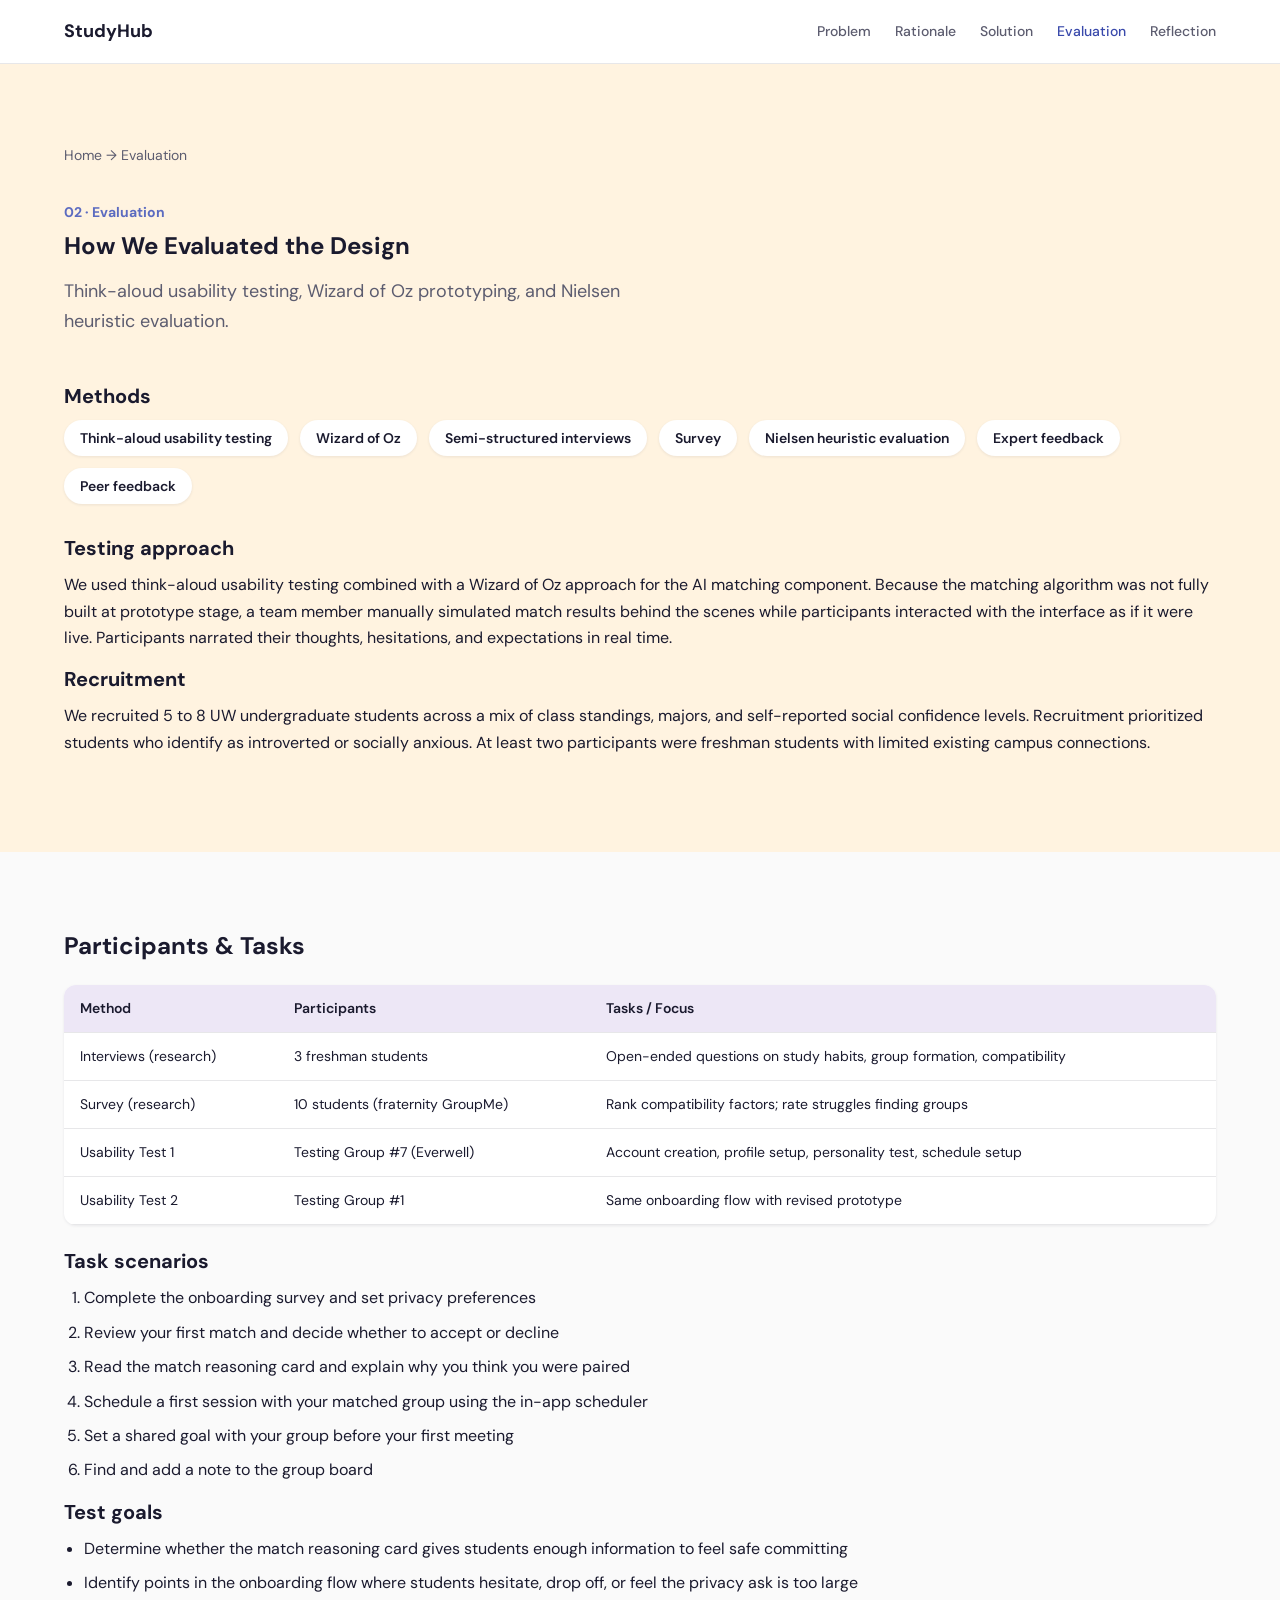
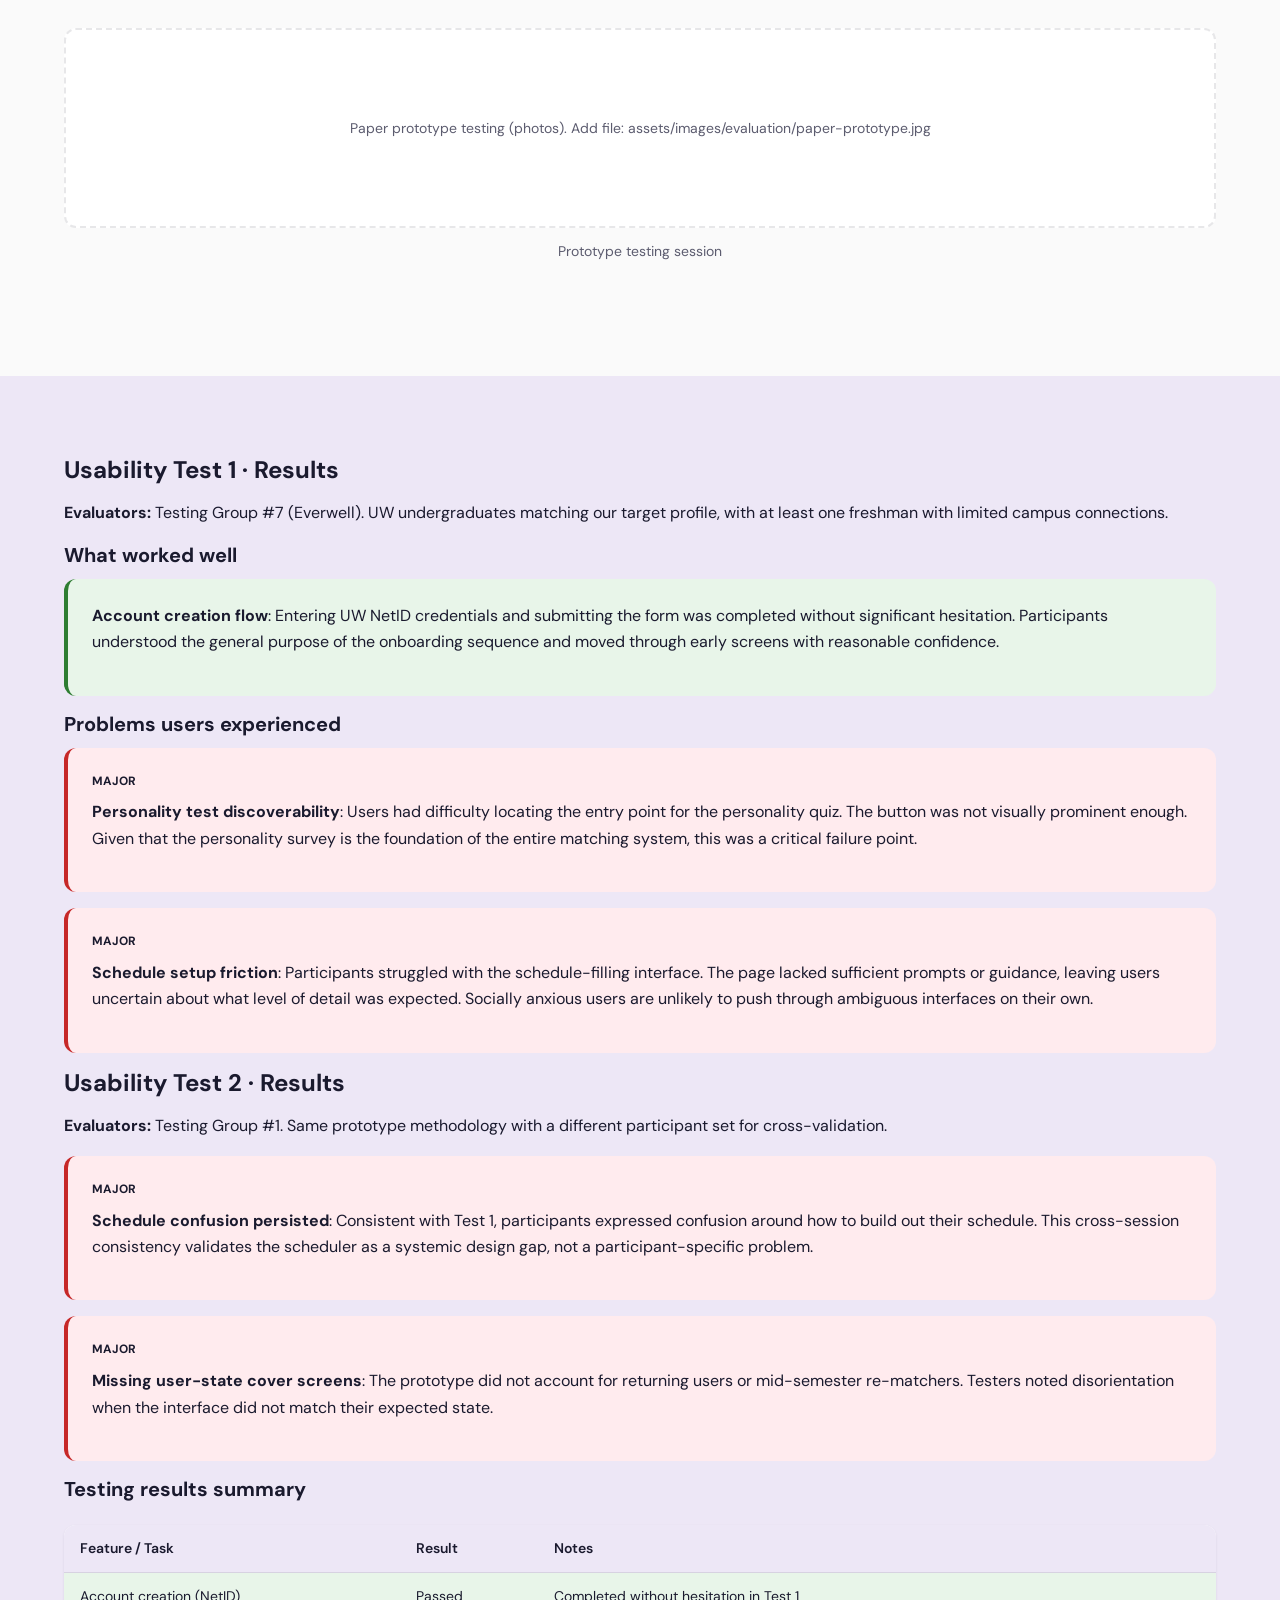
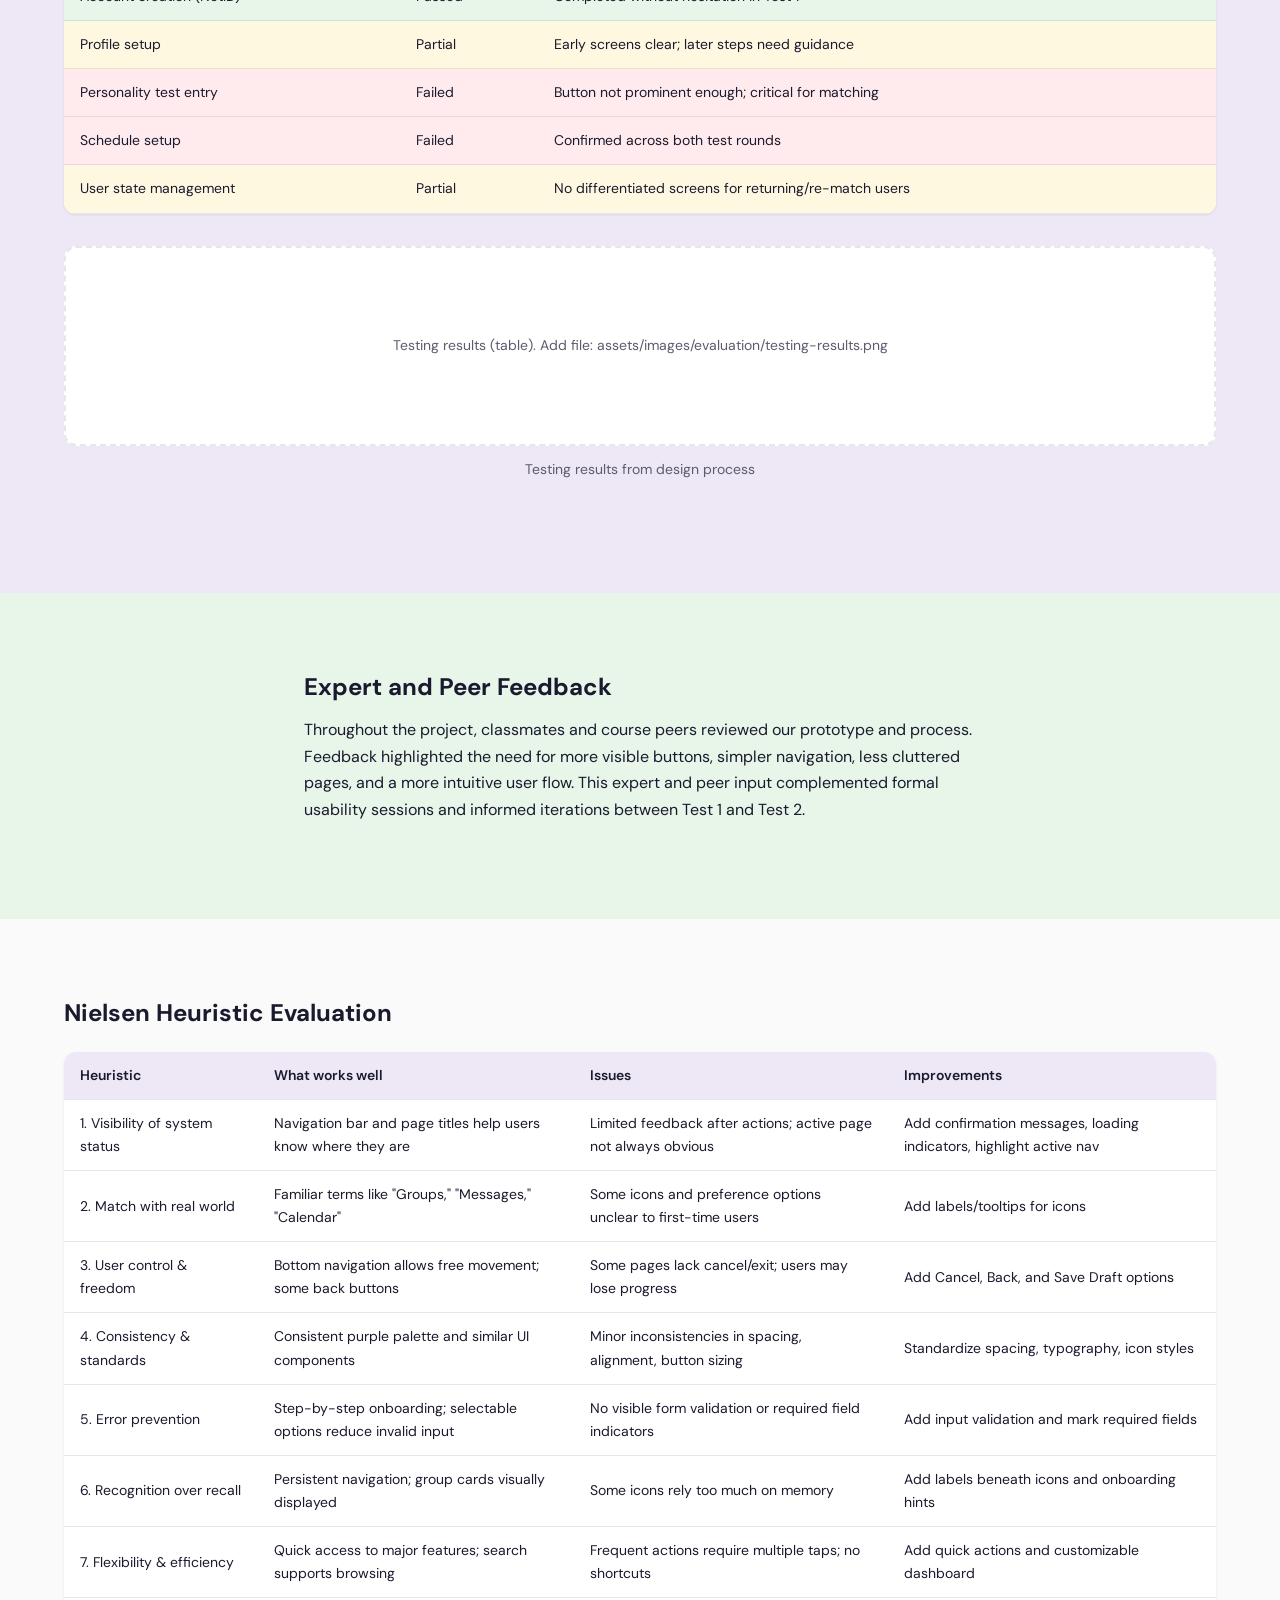
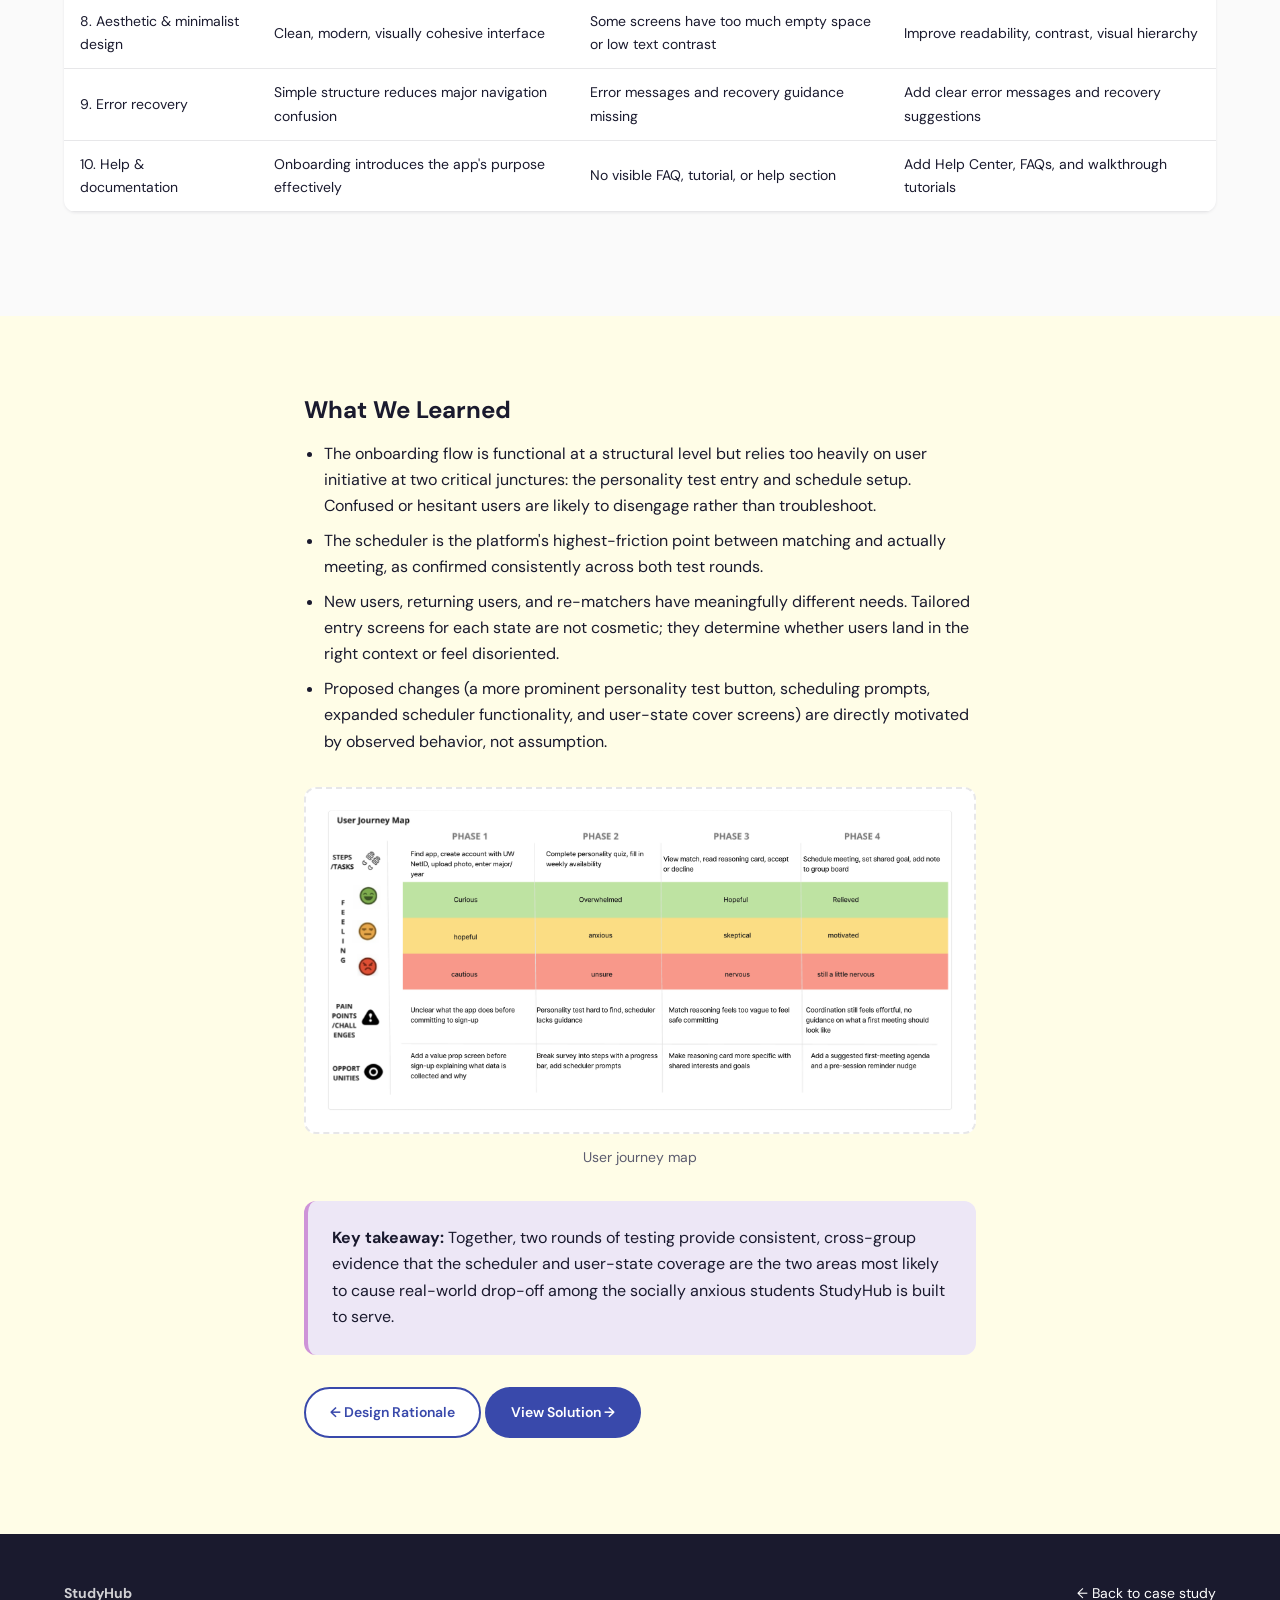
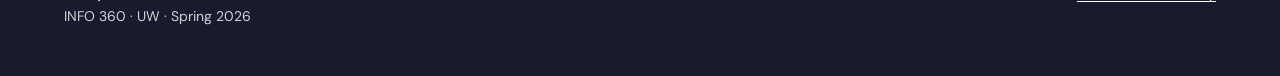
==== commit 8ca04a85: "Wire new portfolio images into site sections. Organize assets under problem, solution, and evaluatio" ====
--- a/evaluation/index.html
+++ b/evaluation/index.html
@@ -303,9 +303,7 @@
 
  <div class="figure">
  <div class="figure__frame">
- <div class="figure__placeholder">
- User journey (map). Add file: assets/images/evaluation/user-journey-map.png
- </div>
+ <img src="../assets/images/evaluation/journey-map.png" alt="User journey map">
  </div>
  <figcaption class="figure__caption">User journey map</figcaption>
  </div>
--- a/assets/css/components.css
+++ b/assets/css/components.css
@@ -364,6 +364,12 @@
 .figure__frame img {
   width: 100%;
   height: auto;
+}
+
+.preview-card__thumb img {
+  width: 100%;
+  height: 100%;
+  object-fit: cover;
 }
 
 .figure__placeholder {
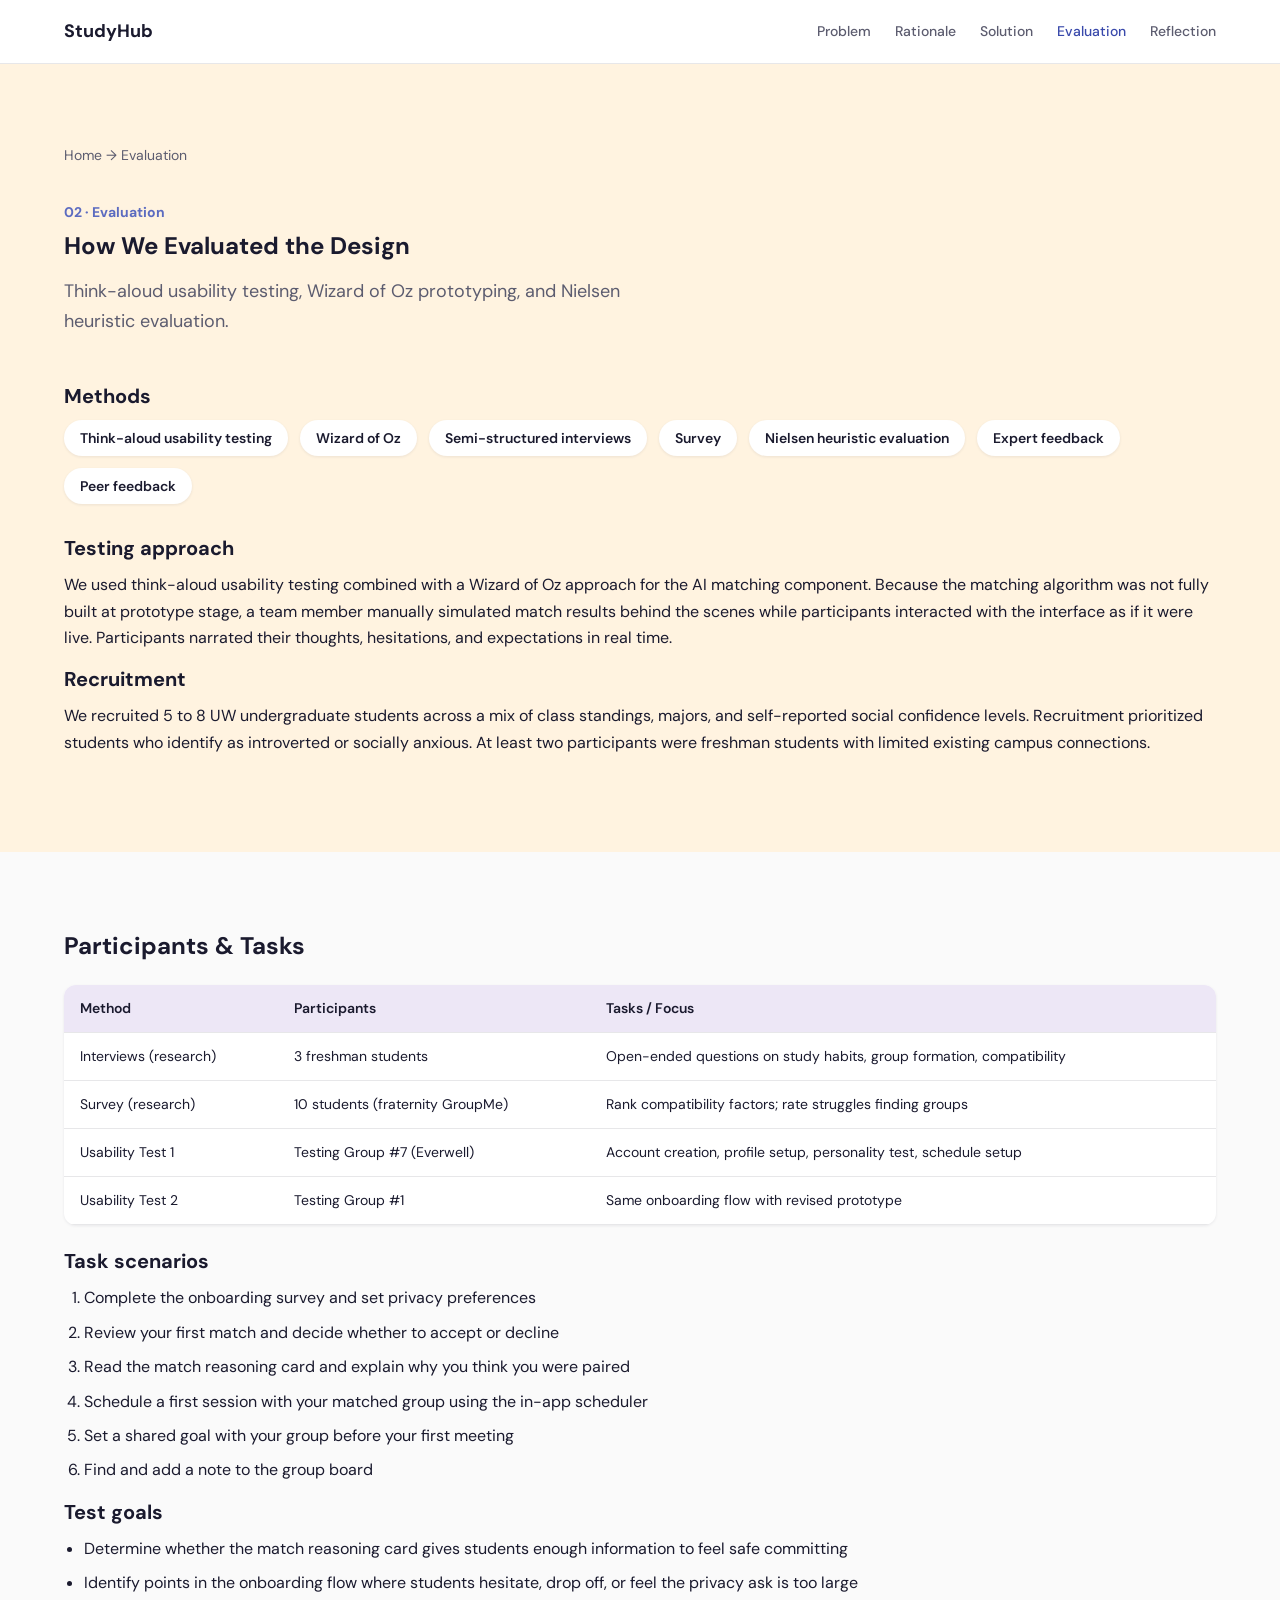
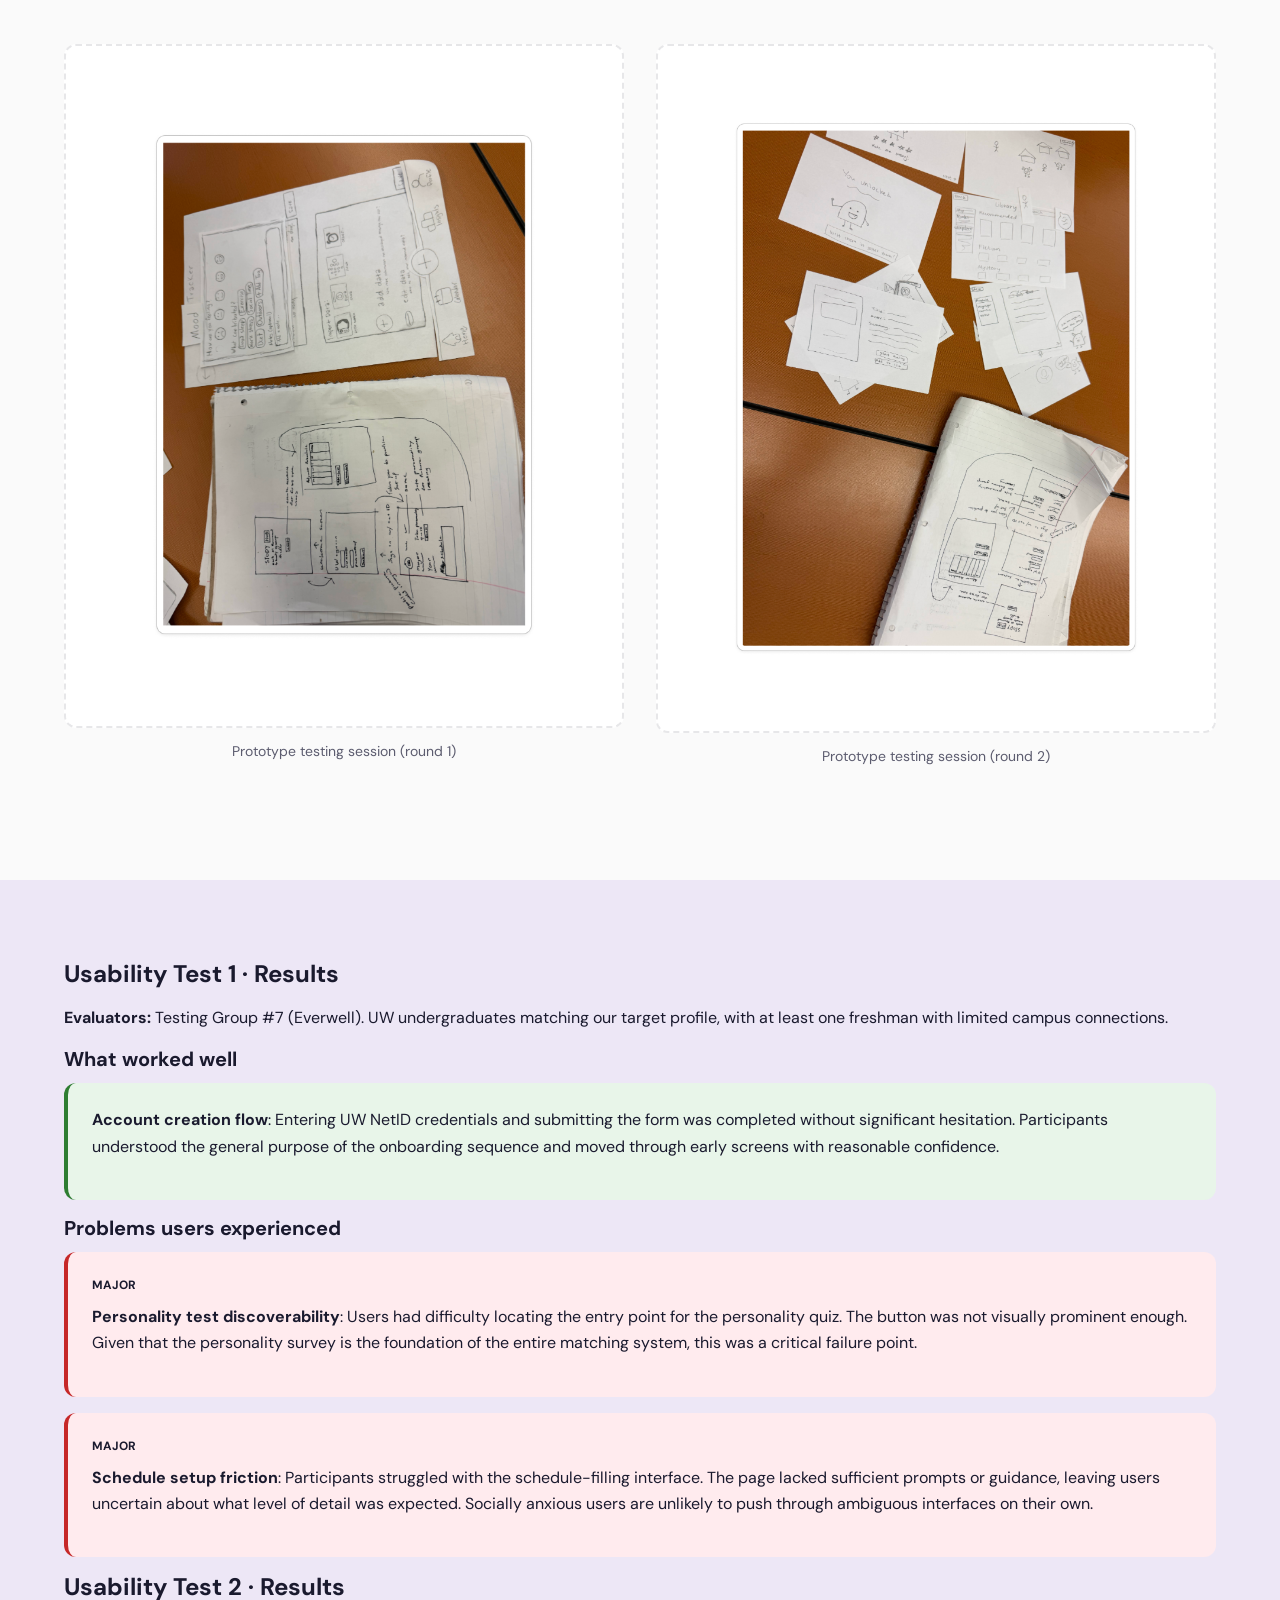
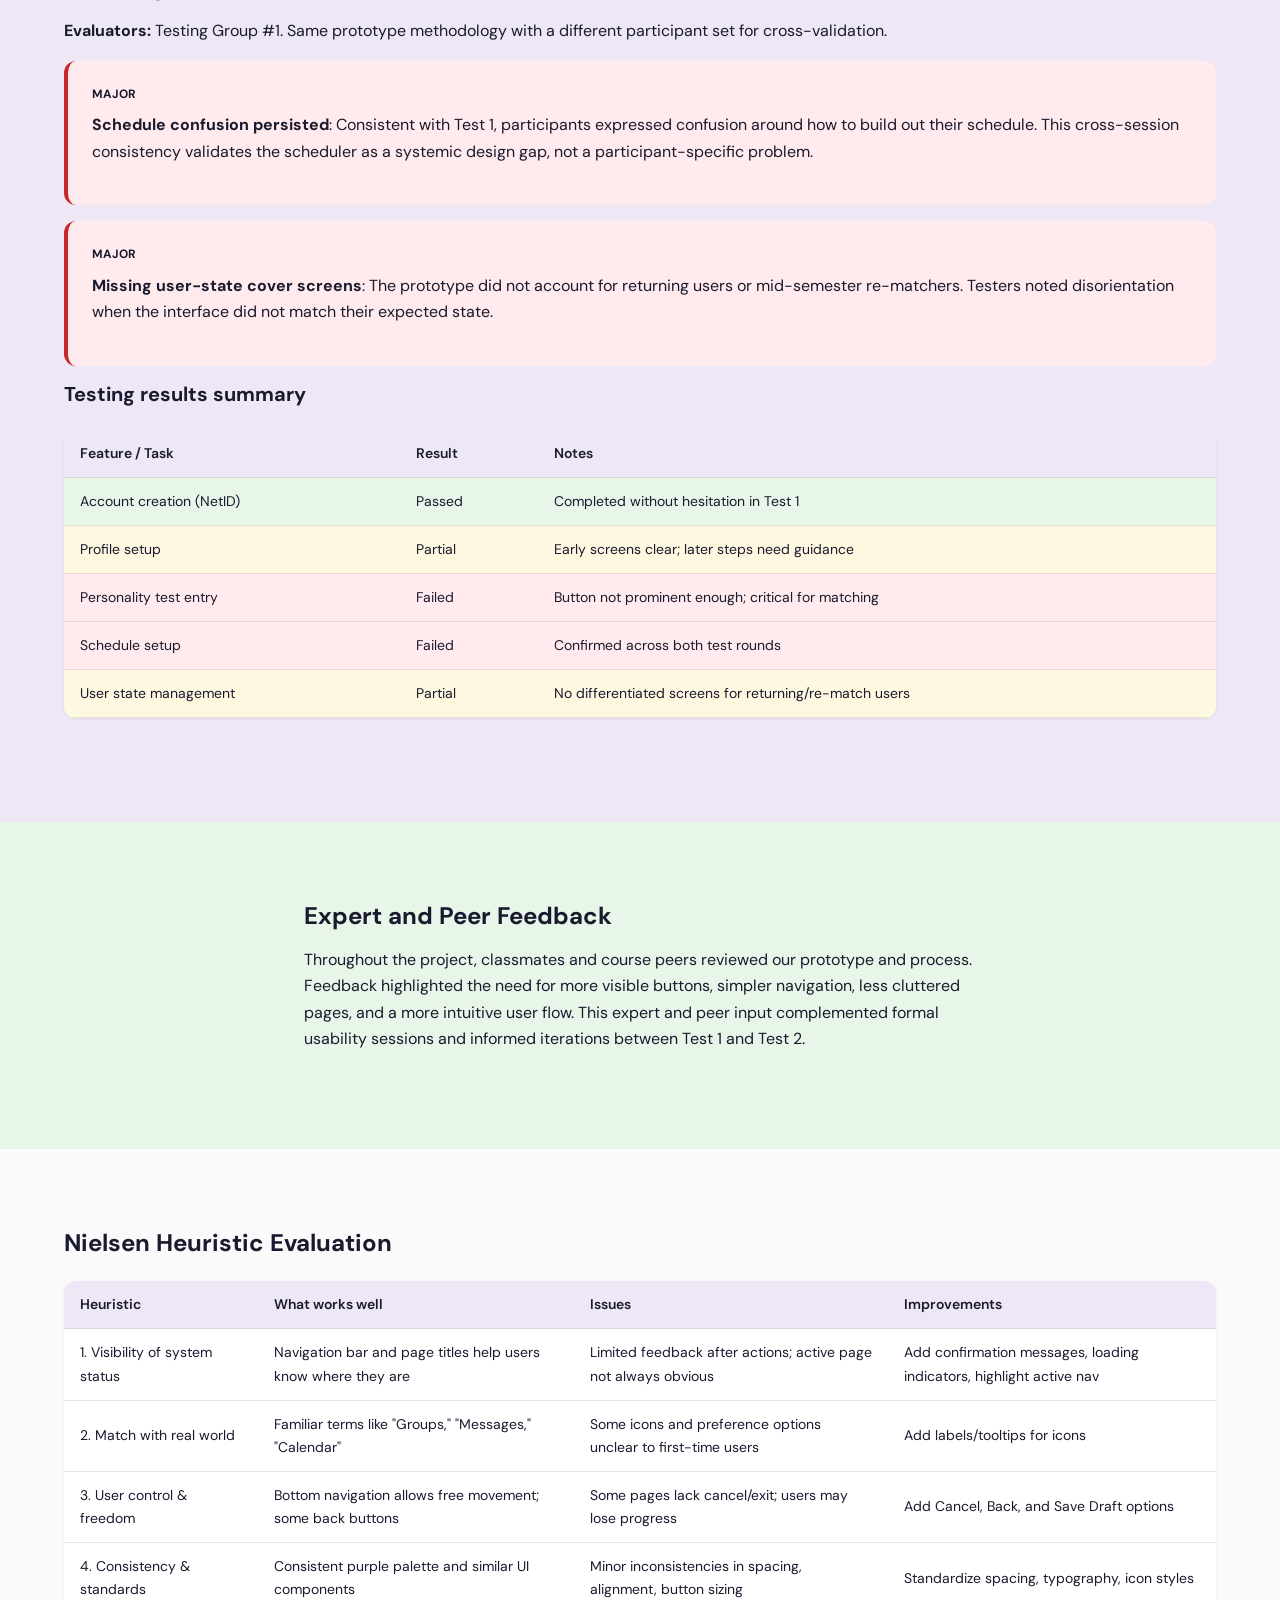
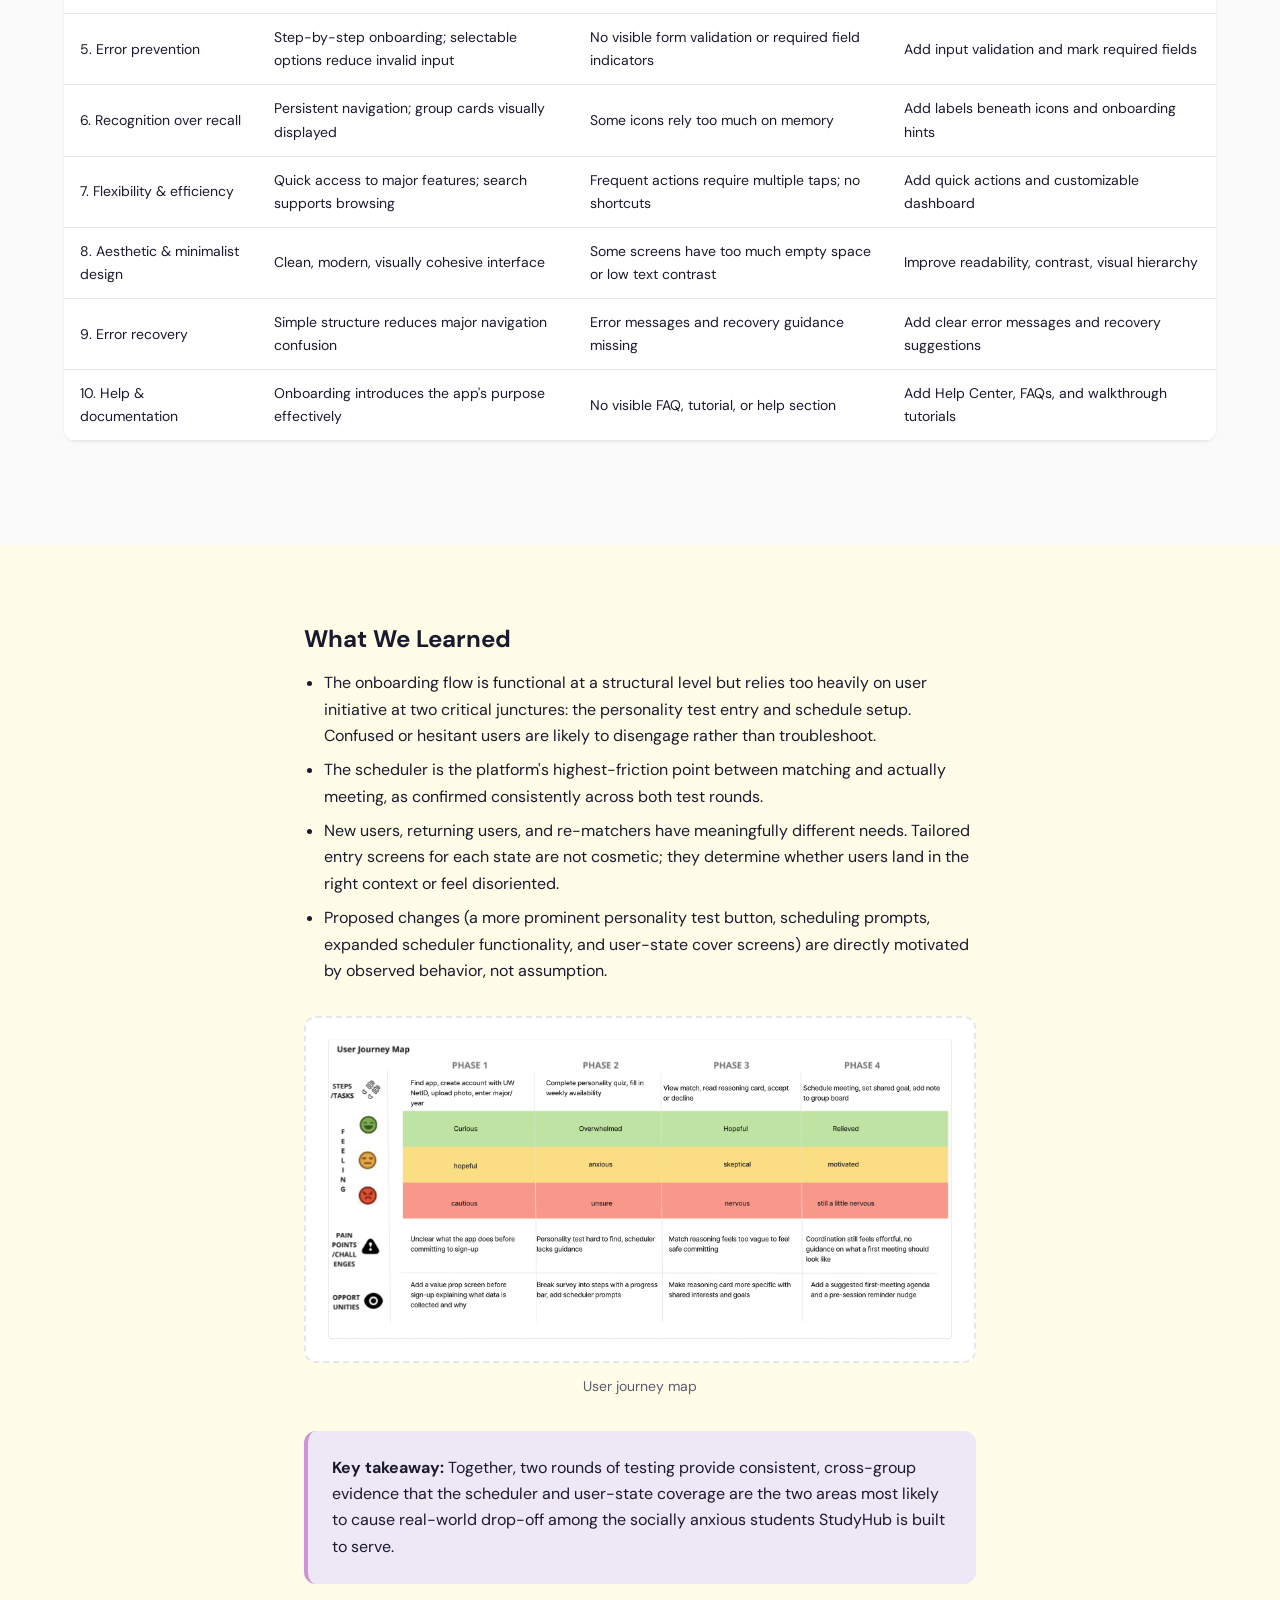
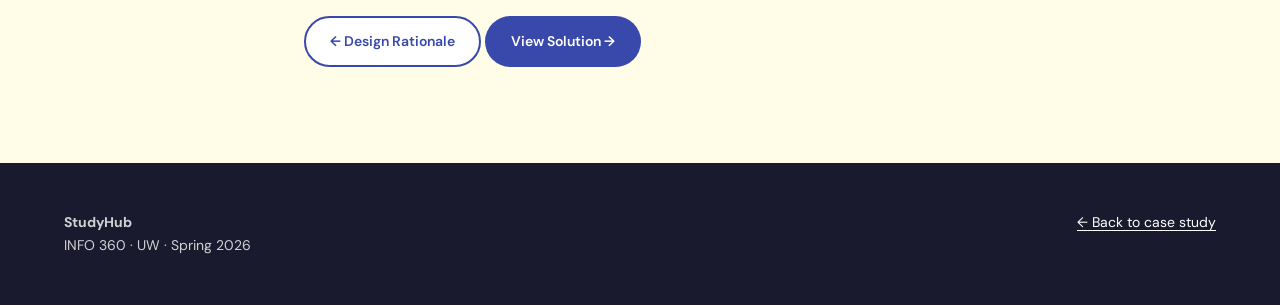
==== commit 7b0e185e: "Wire affinity and prototype images; remove funnel placeholder. Use prioritization.png for affinity m" ====
--- a/evaluation/index.html
+++ b/evaluation/index.html
@@ -114,13 +114,19 @@
  <li>Identify points in the onboarding flow where students hesitate, drop off, or feel the privacy ask is too large</li>
  </ul>
 
+ <div class="card-grid">
  <div class="figure">
  <div class="figure__frame">
- <div class="figure__placeholder">
- Paper prototype testing (photos). Add file: assets/images/evaluation/paper-prototype.jpg
- </div>
- </div>
- <figcaption class="figure__caption">Prototype testing session</figcaption>
+ <img src="../assets/images/evaluation/prototype-testing-1.png" alt="Paper prototype testing session 1">
+ </div>
+ <figcaption class="figure__caption">Prototype testing session (round 1)</figcaption>
+ </div>
+ <div class="figure">
+ <div class="figure__frame">
+ <img src="../assets/images/evaluation/prototype-testing-2.png" alt="Paper prototype testing session 2">
+ </div>
+ <figcaption class="figure__caption">Prototype testing session (round 2)</figcaption>
+ </div>
  </div>
  </div>
  </section>
@@ -194,15 +200,6 @@
  </tr>
  </tbody>
  </table>
-
- <div class="figure">
- <div class="figure__frame">
- <div class="figure__placeholder">
- Testing results (table). Add file: assets/images/evaluation/testing-results.png
- </div>
- </div>
- <figcaption class="figure__caption">Testing results from design process</figcaption>
- </div>
  </div>
  </section>
 
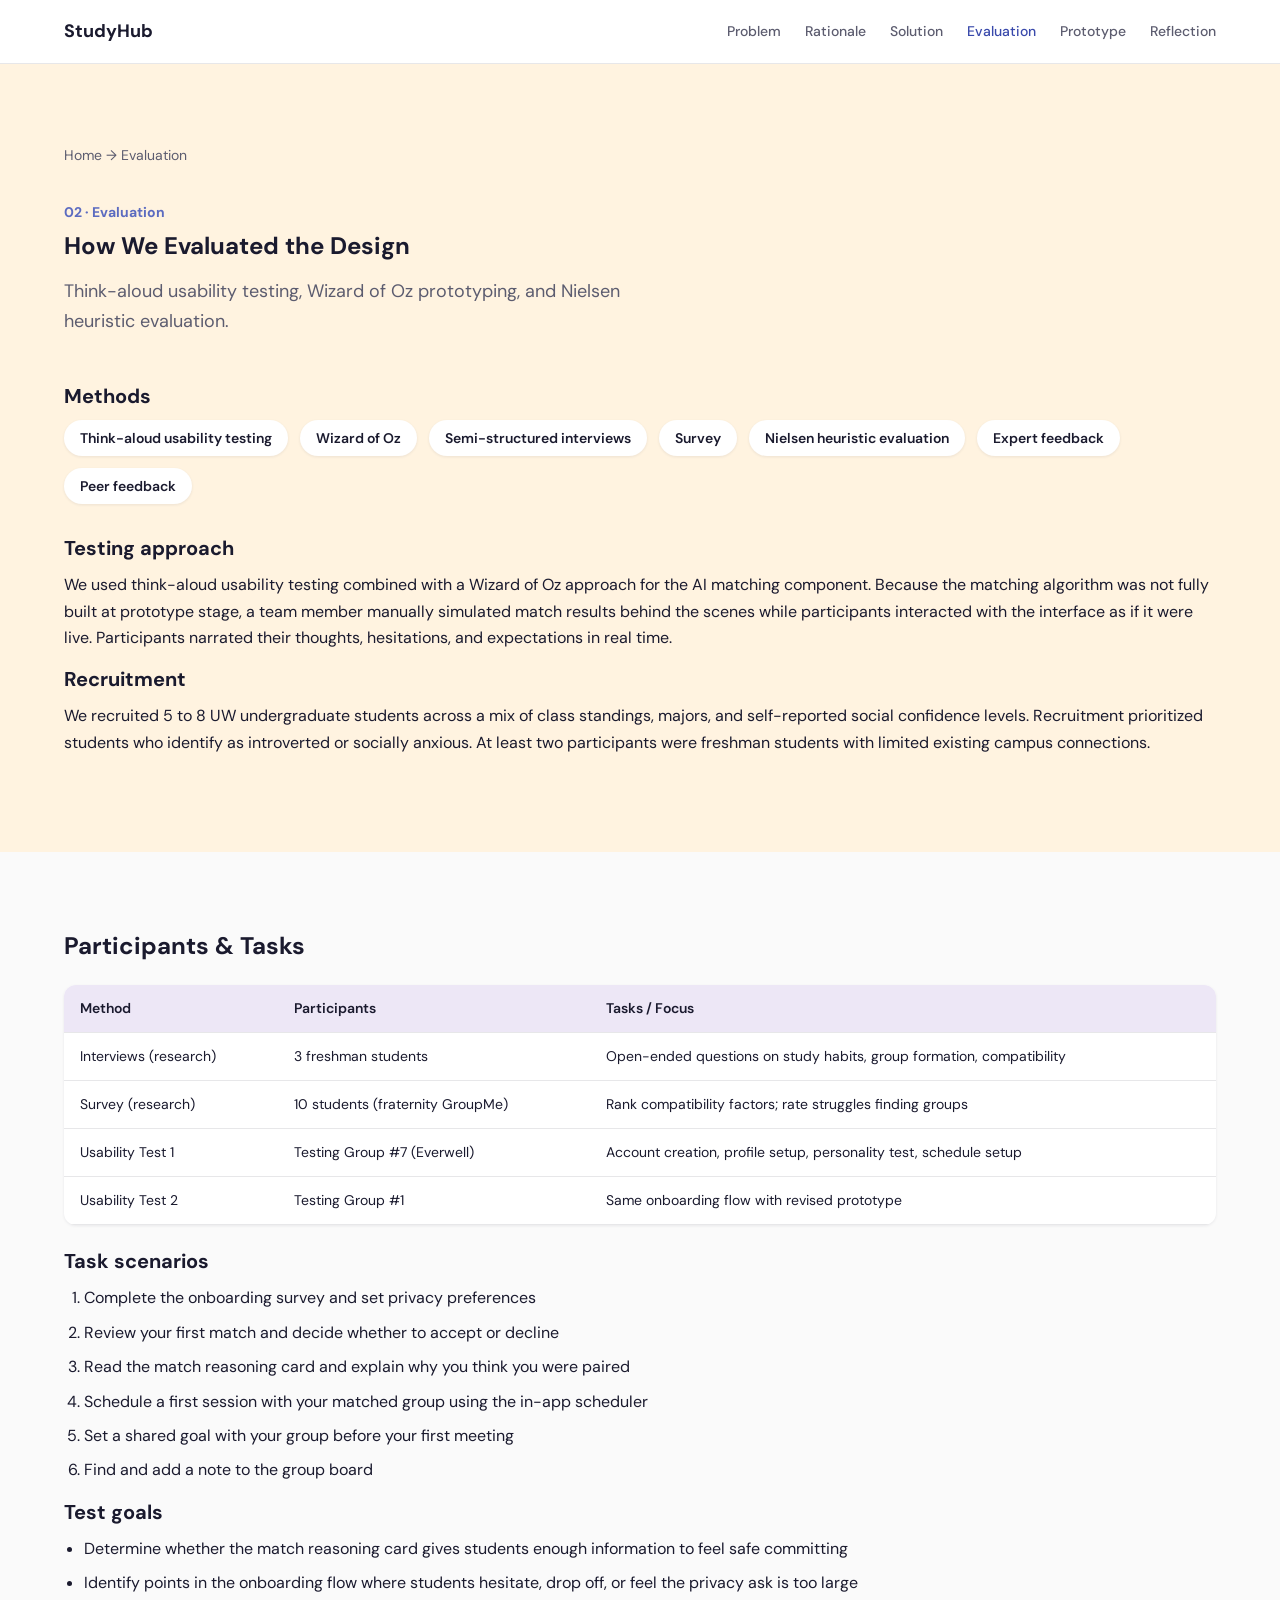
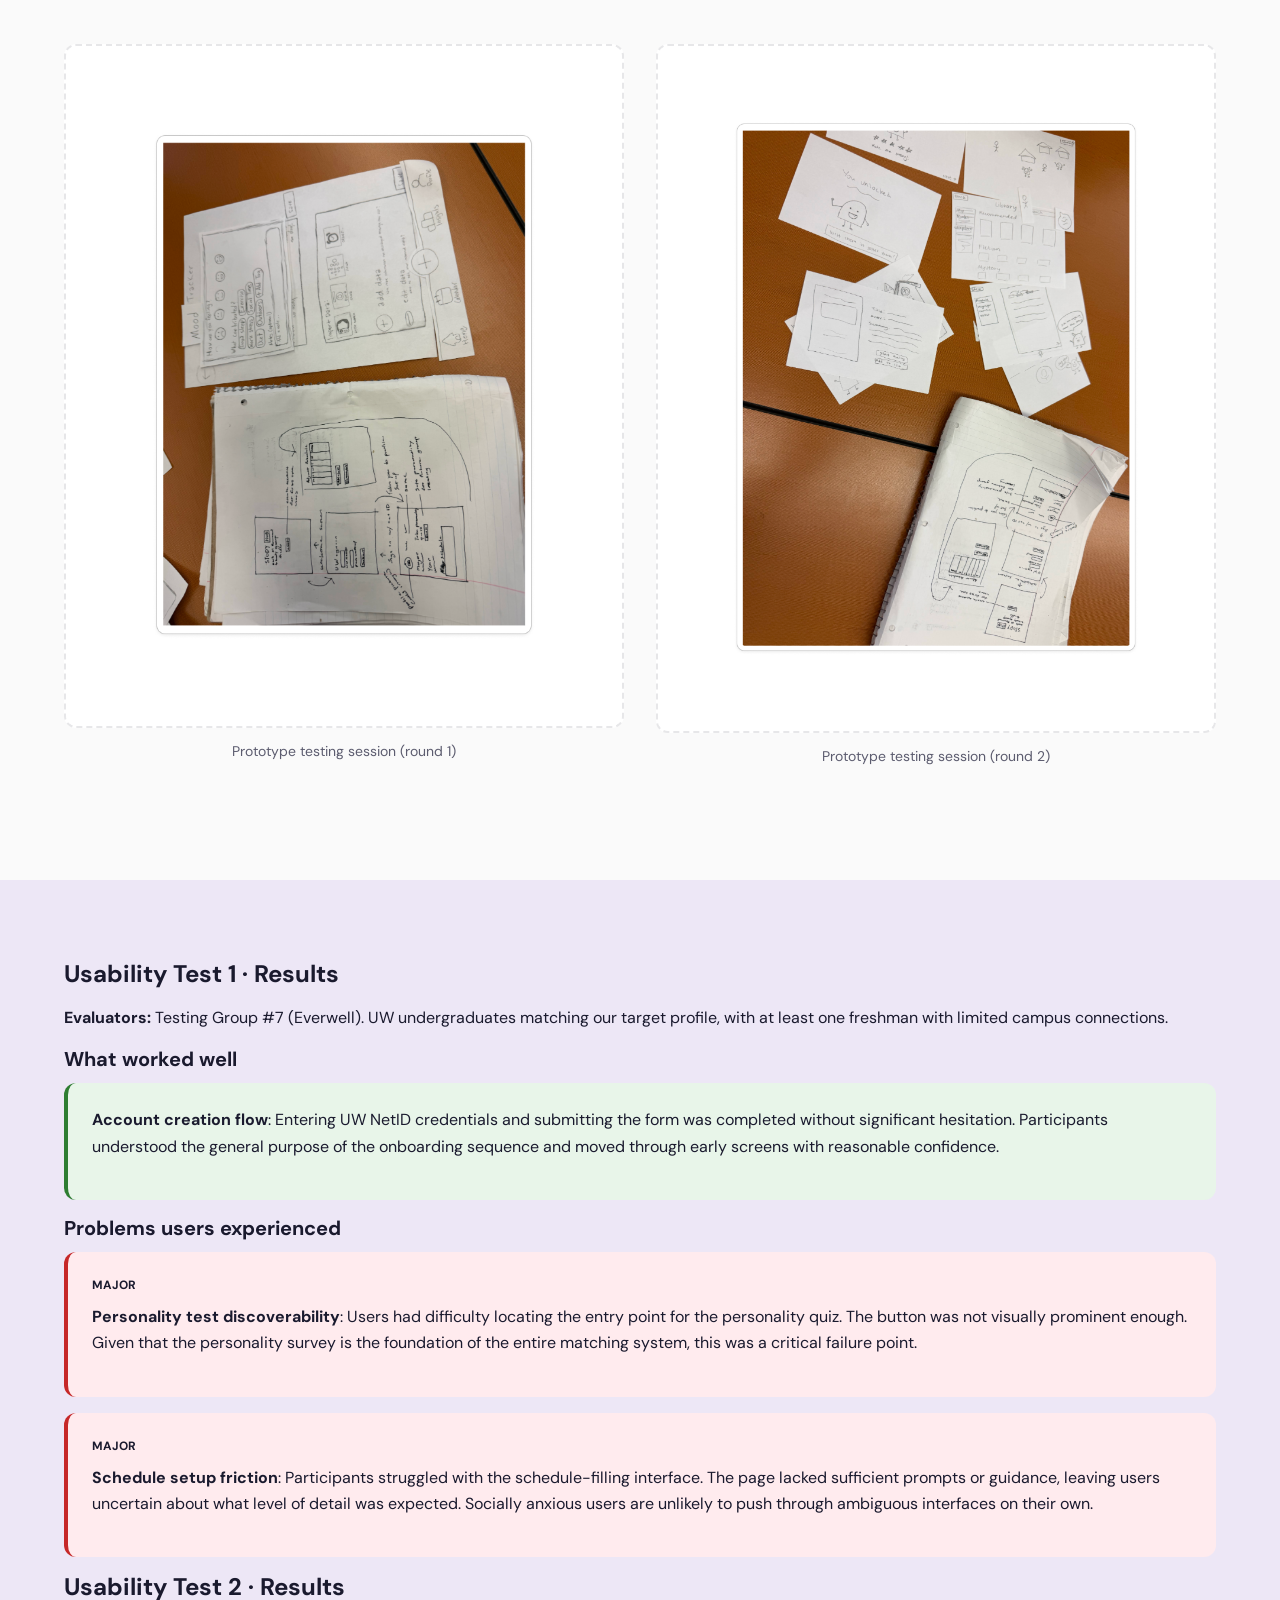
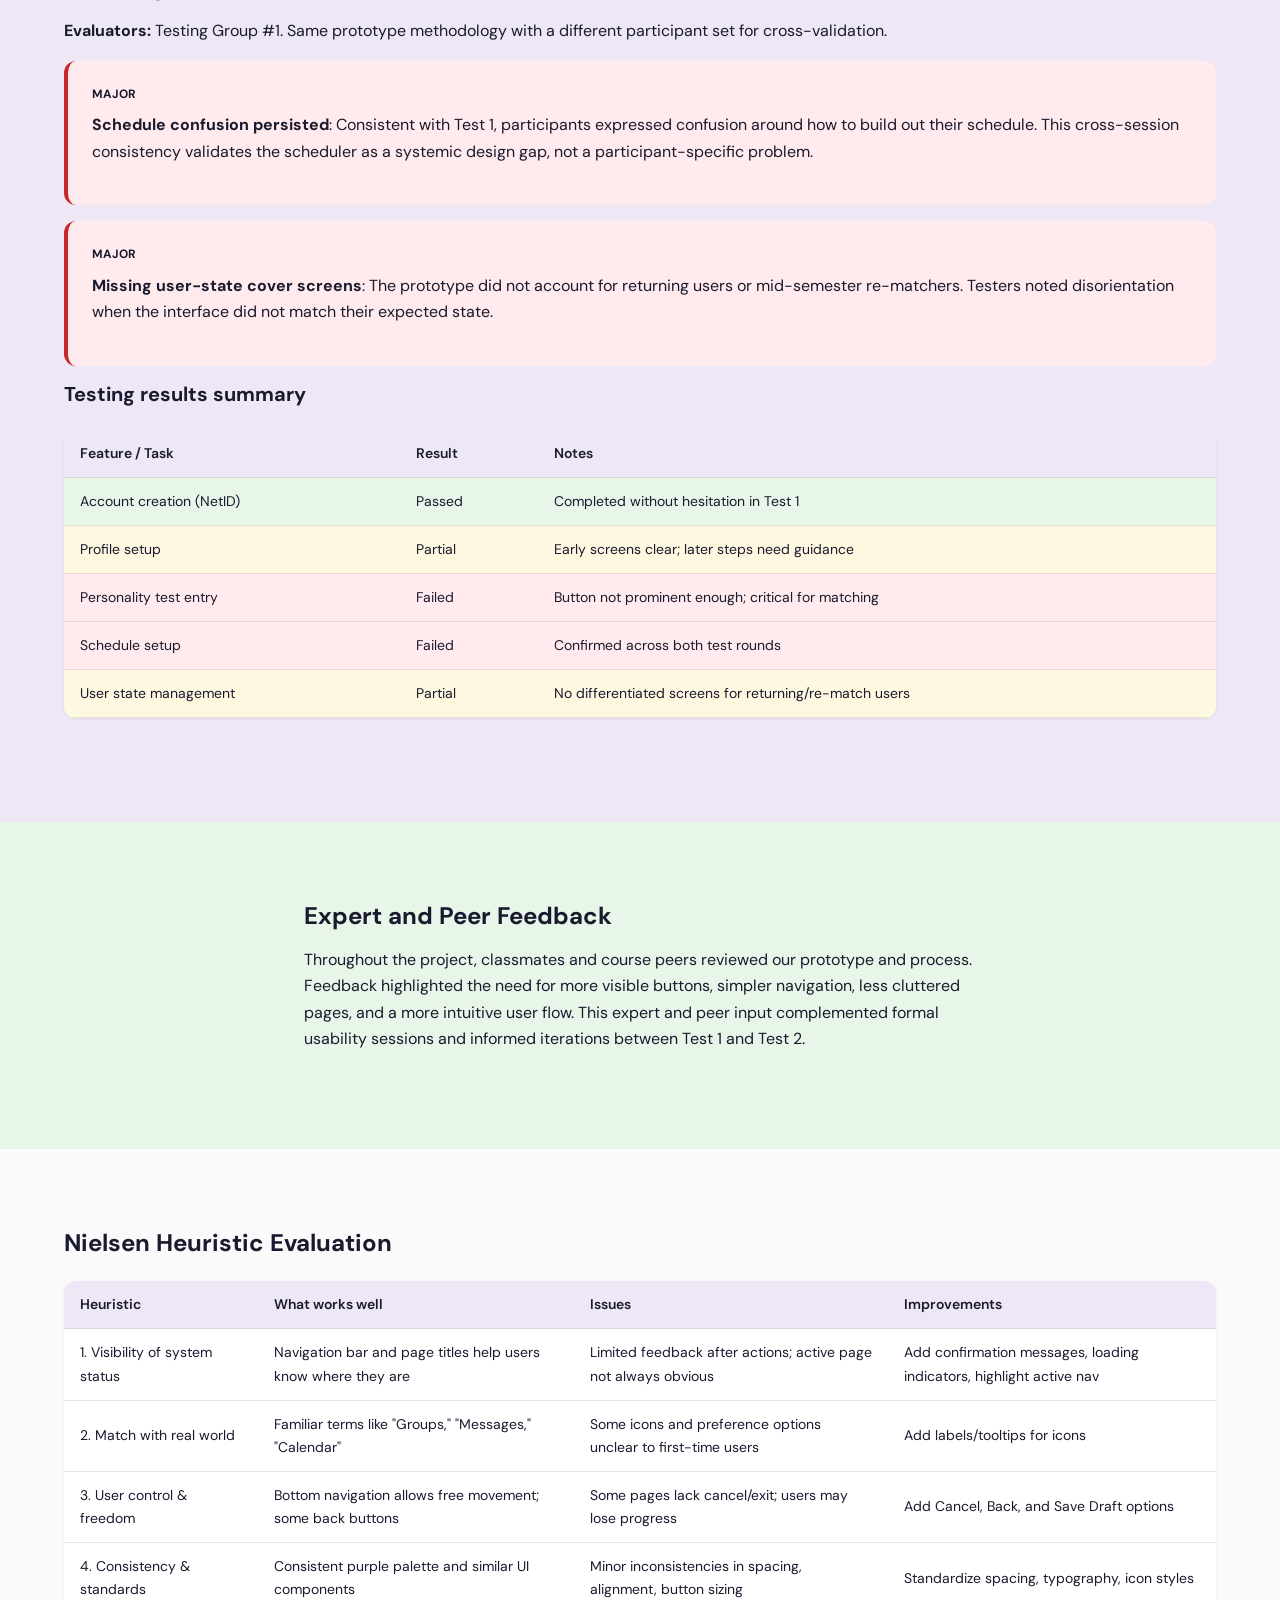
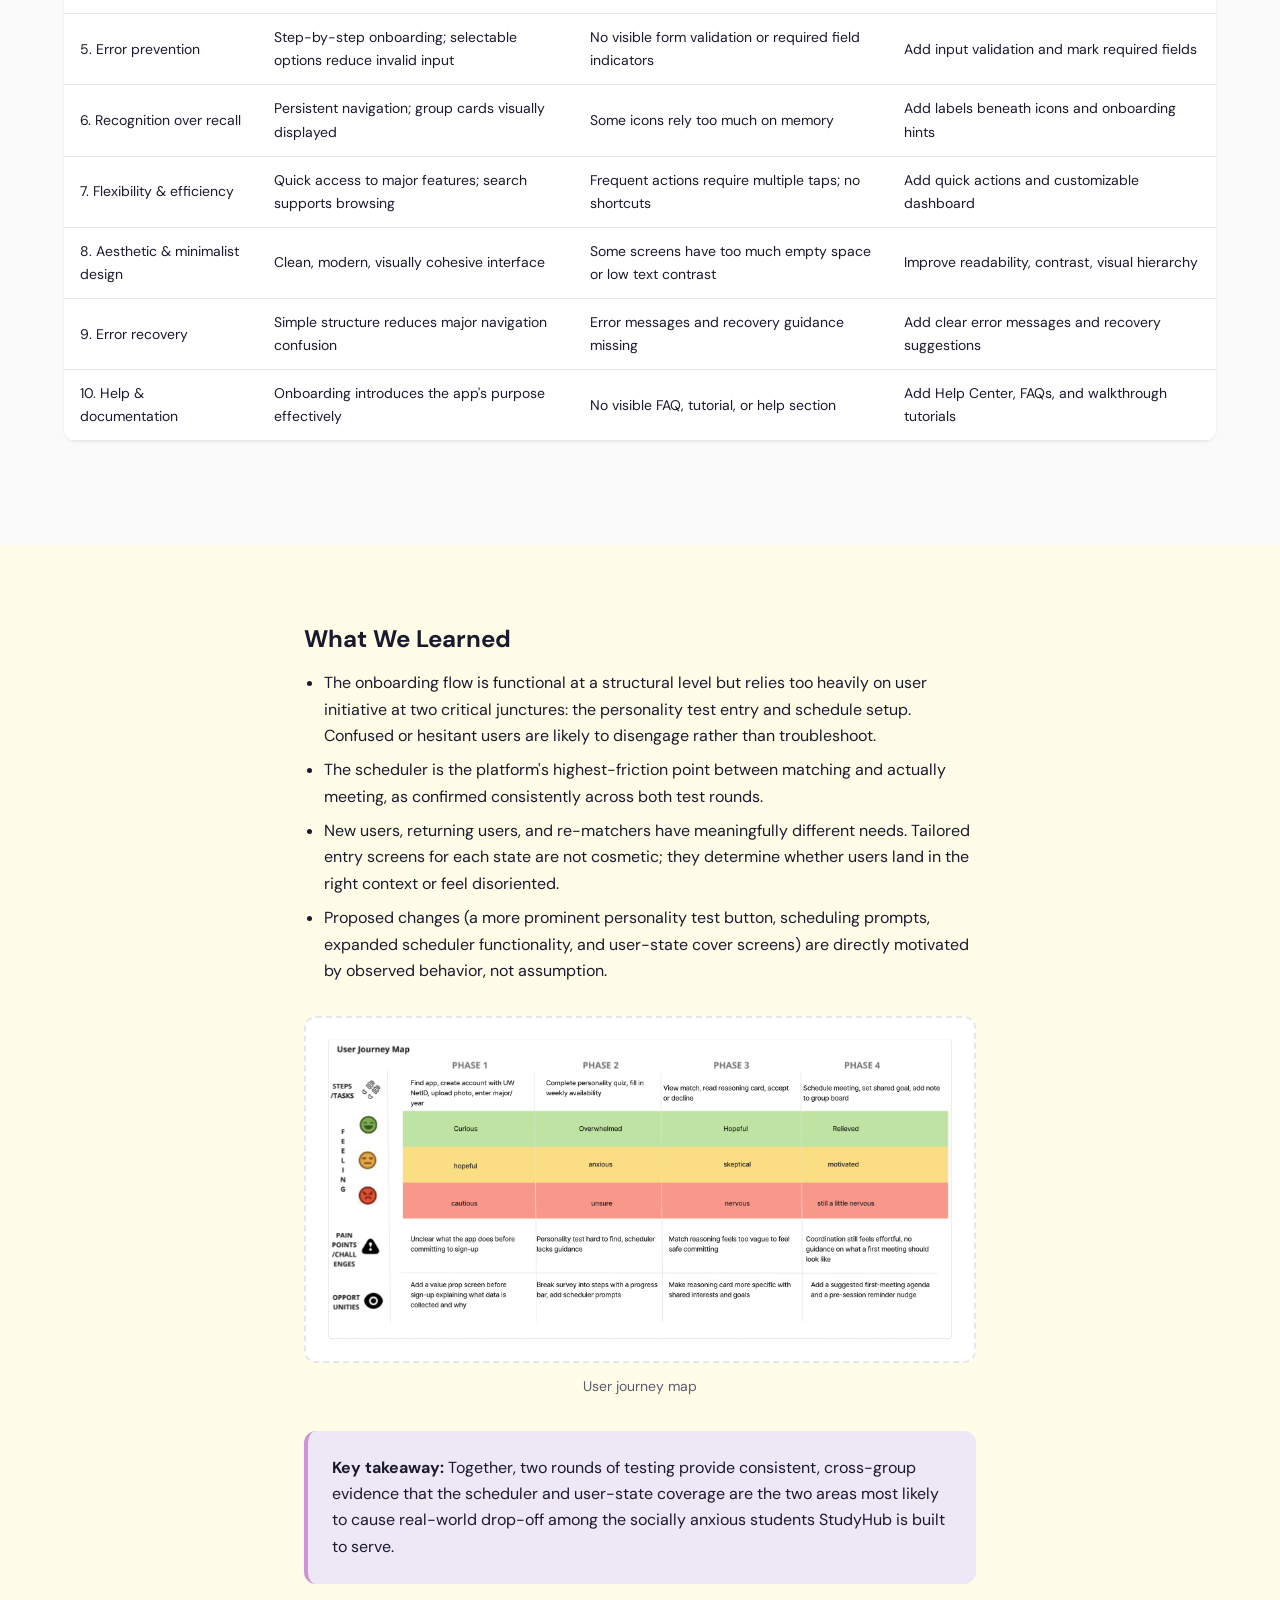
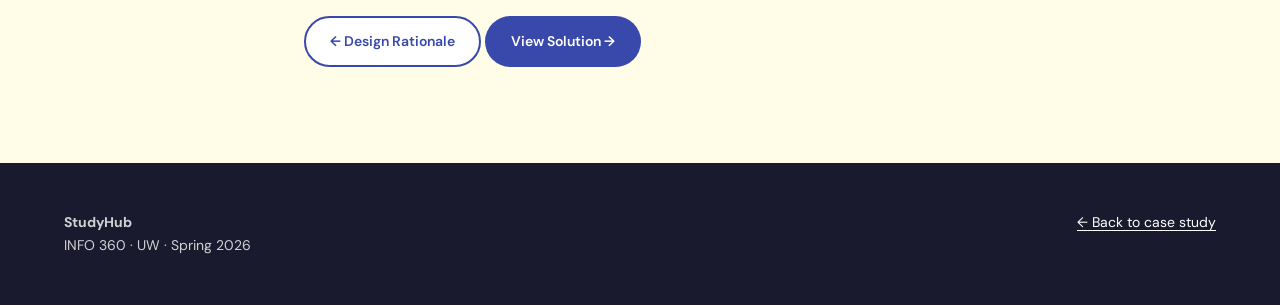
==== commit b829897e: "Add interactive Figma prototype page in phone frame. Embed StudyAI prototype from Figma MCP start no" ====
--- a/evaluation/index.html
+++ b/evaluation/index.html
@@ -25,6 +25,7 @@
  <a href="../index.html#rationale">Rationale</a>
  <a href="../solution/">Solution</a>
  <a href="../evaluation/" class="is-active">Evaluation</a>
+ <a href="../prototype/">Prototype</a>
  <a href="../index.html#reflection">Reflection</a>
  </nav>
  </div>
--- a/assets/css/pages.css
+++ b/assets/css/pages.css
@@ -125,3 +125,141 @@
   .feature-block { grid-template-columns: 1fr; }
   .feature-block:nth-child(even) .feature-block__visual { order: 0; }
 }
+
+/* Prototype page */
+.prototype-hero {
+  padding-bottom: var(--space-xl);
+}
+
+.prototype-toolbar {
+  display: flex;
+  flex-wrap: wrap;
+  gap: var(--space-md);
+  margin-top: var(--space-lg);
+}
+
+.prototype-stage-section {
+  padding-top: var(--space-2xl);
+}
+
+.prototype-layout {
+  display: grid;
+  grid-template-columns: 1fr minmax(240px, 320px);
+  gap: var(--space-2xl);
+  align-items: start;
+}
+
+.prototype-stage {
+  display: flex;
+  flex-direction: column;
+  align-items: center;
+}
+
+.phone-frame {
+  width: min(100%, 402px);
+}
+
+.phone-frame__bezel {
+  background: linear-gradient(145deg, #2a2a3a 0%, #12121f 100%);
+  border-radius: 48px;
+  padding: 14px 12px 18px;
+  box-shadow:
+    0 24px 60px rgba(26, 26, 46, 0.28),
+    inset 0 0 0 1px rgba(255, 255, 255, 0.08);
+}
+
+.phone-frame__speaker {
+  width: 96px;
+  height: 6px;
+  margin: 0 auto 10px;
+  border-radius: var(--radius-full);
+  background: rgba(0, 0, 0, 0.45);
+}
+
+.phone-frame__screen {
+  border-radius: 36px;
+  overflow: hidden;
+  background: #000;
+  aspect-ratio: 402 / 874;
+  width: 100%;
+  line-height: 0;
+}
+
+.phone-frame__screen iframe {
+  width: 100%;
+  height: 100%;
+  border: 0;
+  display: block;
+}
+
+.phone-frame__home-indicator {
+  width: 120px;
+  height: 4px;
+  margin: 12px auto 0;
+  border-radius: var(--radius-full);
+  background: rgba(255, 255, 255, 0.35);
+}
+
+.prototype-hint {
+  margin-top: var(--space-lg);
+  font-size: var(--text-sm);
+  color: var(--color-text-muted);
+  text-align: center;
+  max-width: 28rem;
+}
+
+.prototype-sidebar h3 {
+  margin-bottom: var(--space-sm);
+}
+
+.prototype-sidebar__intro {
+  font-size: var(--text-sm);
+  color: var(--color-text-muted);
+}
+
+.prototype-flow-list {
+  font-size: var(--text-sm);
+  margin: var(--space-md) 0;
+  padding-left: 1.25rem;
+}
+
+.prototype-flow-list li + li {
+  margin-top: var(--space-xs);
+}
+
+.prototype-sidebar__note {
+  font-size: var(--text-xs);
+  color: var(--color-text-muted);
+  margin-bottom: 0;
+}
+
+.phone-frame:fullscreen {
+  width: auto;
+  max-width: none;
+  display: flex;
+  align-items: center;
+  justify-content: center;
+  padding: var(--space-xl);
+  background: #0f0f18;
+}
+
+.phone-frame:fullscreen .phone-frame__bezel {
+  max-height: 95vh;
+  width: auto;
+  aspect-ratio: 402 / 920;
+}
+
+.phone-frame:fullscreen .phone-frame__screen {
+  height: calc(95vh - 80px);
+  aspect-ratio: auto;
+}
+
+@media (max-width: 900px) {
+  .prototype-layout {
+    grid-template-columns: 1fr;
+  }
+
+  .prototype-sidebar {
+    order: 2;
+  }
+}
